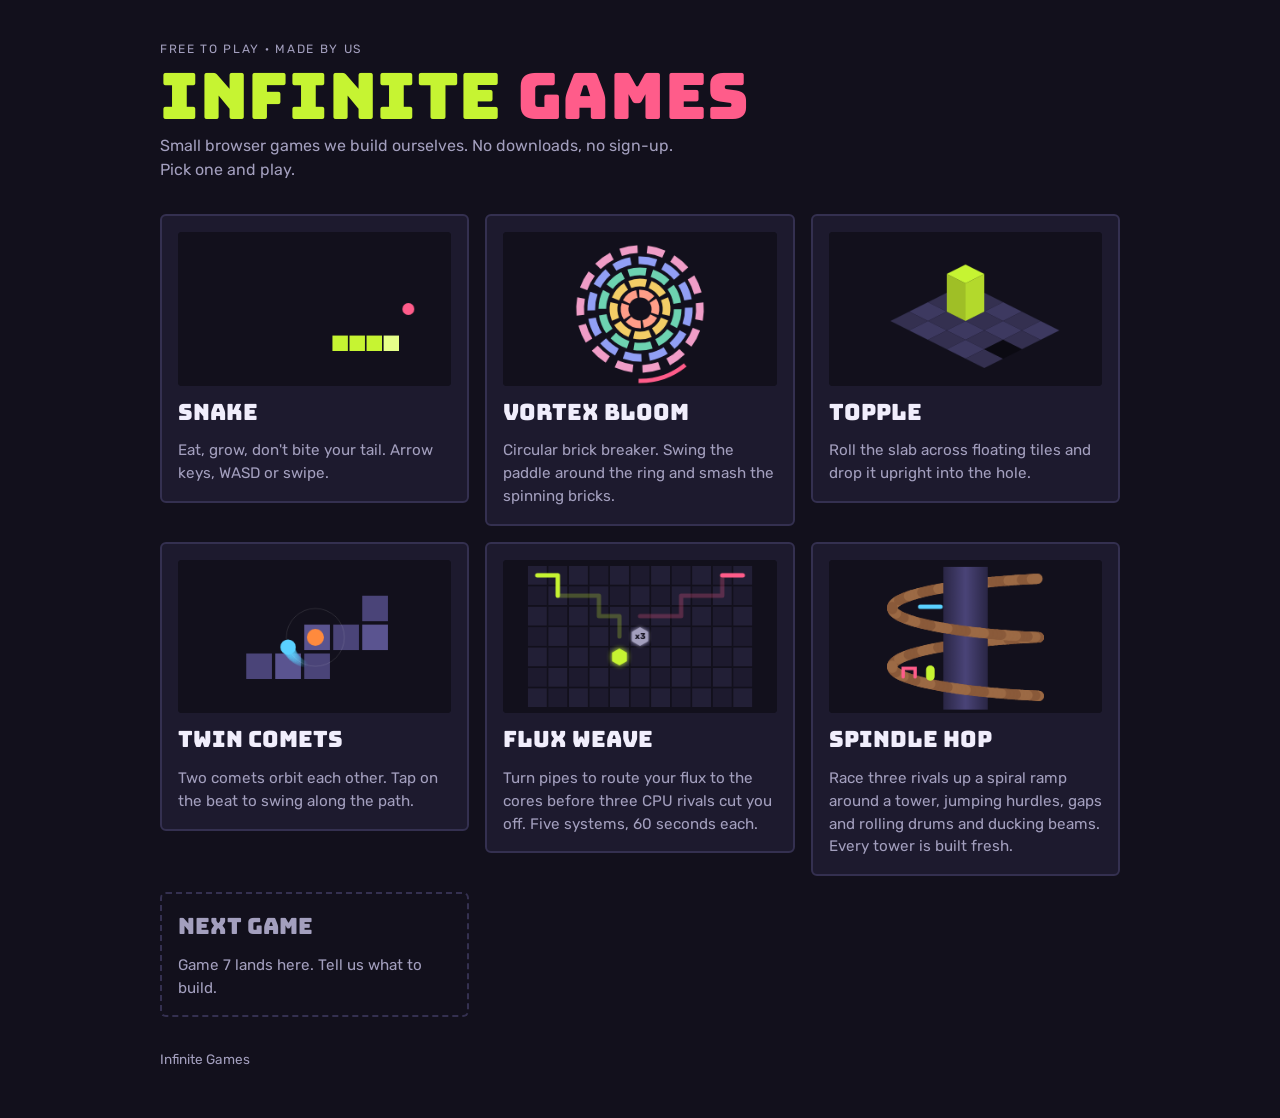
==== index.html @ f2e73071 "Publish Infinite Games site Home page plus six games: Snake, Vortex Bloom, Topple, Twin Comets, Flux" ====
<!doctype html>
<html lang="en">
<head>
<meta charset="utf-8">
<meta name="viewport" content="width=device-width,initial-scale=1">
<title>Infinite Games</title>
<link rel="stylesheet" href="https://fonts.googleapis.com/css2?family=Bungee&family=Rubik:wght@400;500&display=swap">
<link rel="stylesheet" href="style.css">
</head>
<body>
<div class="wrap">
  <header>
    <span class="label">Free to play · Made by us</span>
    <h1>Infinite <span>Games</span></h1>
    <p>Small browser games we build ourselves. No downloads, no sign-up. Pick one and play.</p>
  </header>
  <main class="shelf">
    <a class="tile" href="games/snake/index.html">
      <canvas class="thumb" id="snakeThumb" width="320" height="180" aria-hidden="true"></canvas>
      <h2>Snake</h2>
      <p>Eat, grow, don't bite your tail. Arrow keys, WASD or swipe.</p>
    </a>
    <a class="tile" href="games/vortex-bloom/index.html">
      <canvas class="thumb" id="vortexThumb" width="320" height="180" aria-hidden="true"></canvas>
      <h2>Vortex Bloom</h2>
      <p>Circular brick breaker. Swing the paddle around the ring and smash the spinning bricks.</p>
    </a>
    <a class="tile" href="games/topple/index.html">
      <canvas class="thumb" id="toppleThumb" width="320" height="180" aria-hidden="true"></canvas>
      <h2>Topple</h2>
      <p>Roll the slab across floating tiles and drop it upright into the hole.</p>
    </a>
    <a class="tile" href="games/twin-comets/index.html">
      <canvas class="thumb" id="cometsThumb" width="320" height="180" aria-hidden="true"></canvas>
      <h2>Twin Comets</h2>
      <p>Two comets orbit each other. Tap on the beat to swing along the path.</p>
    </a>
    <a class="tile" href="games/flux-weave/index.html">
      <canvas class="thumb" id="fluxThumb" width="320" height="180" aria-hidden="true"></canvas>
      <h2>Flux Weave</h2>
      <p>Turn pipes to route your flux to the cores before three CPU rivals cut you off. Five systems, 60 seconds each.</p>
    </a>
    <a class="tile" href="games/spindle-hop/index.html">
      <canvas class="thumb" id="spindleThumb" width="320" height="180" aria-hidden="true"></canvas>
      <h2>Spindle Hop</h2>
      <p>Race three rivals up a spiral ramp around a tower, jumping hurdles, gaps and rolling drums and ducking beams. Every tower is built fresh.</p>
    </a>
    <div class="tile empty">
      <h2>Next game</h2>
      <p>Game 7 lands here. Tell us what to build.</p>
    </div>
  </main>
  <footer>Infinite Games</footer>
</div>
<script>
// Little attract-mode snake on the Snake tile.
(function(){const c=document.getElementById('snakeThumb'),x=c.getContext('2d'),S=20,W=16,H=9;
let s=[[3,4],[2,4],[1,4],[0,4]],t=0;const path=[[1,0]];
function step(){const h=s[0];let d=t%30<15?[1,0]:[0,0];
 const n=[(h[0]+1)%W,(Math.round(4+2*Math.sin(t/4)))];s.unshift(n);s.pop();t++;
 x.fillStyle='#12101c';x.fillRect(0,0,320,180);
 x.fillStyle='#ff5c8a';x.beginPath();x.arc(13*S+10,4*S+10,7,0,7);x.fill();
 s.forEach((p,i)=>{x.fillStyle=i?'#c6f432':'#e6ff8a';x.fillRect(p[0]*S+1,p[1]*S+1,S-2,S-2)})}
step();if(!matchMedia('(prefers-reduced-motion: reduce)').matches)setInterval(step,160)})();
// Spinning rings on the Vortex Bloom tile.
(function(){const c=document.getElementById('vortexThumb'),x=c.getContext('2d'),cols=['#ff9d88','#f3cd66','#6dd2b1','#919ff5','#f09dc7'];let t=0;
function draw(){x.fillStyle='#12101c';x.fillRect(0,0,320,180);x.save();x.translate(160,90);x.lineWidth=9;
 cols.forEach((col,i)=>{const r=18+i*13,n=6+i*2,rot=t*(i%2?-1:1)*(.4+i*.08);x.strokeStyle=col;
  for(let k=0;k<n;k++){const a=rot+k/n*Math.PI*2;x.beginPath();x.arc(0,0,r,a+.08,a+Math.PI*2/n-.08);x.stroke()}});
 x.strokeStyle='#ff5c8a';x.lineWidth=5;x.beginPath();x.arc(0,0,84,t*.9,t*.9+.7);x.stroke();x.restore();t+=.03}
draw();if(!matchMedia('(prefers-reduced-motion: reduce)').matches)setInterval(draw,40)})();
// Isometric tiles and an upright slab on the Topple tile.
(function(){const x=document.getElementById('toppleThumb').getContext('2d');
x.fillStyle='#12101c';x.fillRect(0,0,320,180);
const iso=(i,j,h)=>[160+(i-j)*22,60+(i+j)*11-h];
function top(i,j,h,c){const p=[iso(i,j,h),iso(i+1,j,h),iso(i+1,j+1,h),iso(i,j+1,h)];x.fillStyle=c;x.beginPath();p.forEach((q,k)=>k?x.lineTo(...q):x.moveTo(...q));x.closePath();x.fill()}
for(let i=0;i<5;i++)for(let j=0;j<4;j++){if(i===4&&j===2)continue;top(i,j,0,(i+j)%2?'#343050':'#3d3960')}
top(4,2,0,'#0b0a12');
const [a,b,c,d]=[iso(1,1,0),iso(2,1,0),iso(2,2,0),iso(1,2,0)],H=44;
x.fillStyle='#9fbf26';x.beginPath();x.moveTo(...d);x.lineTo(...c);x.lineTo(c[0],c[1]-H);x.lineTo(d[0],d[1]-H);x.fill();
x.fillStyle='#b3d92c';x.beginPath();x.moveTo(...c);x.lineTo(...b);x.lineTo(b[0],b[1]-H);x.lineTo(c[0],c[1]-H);x.fill();
top(1,1,H,'#c6f432');})();
// Tile path with one comet parked and the other orbiting it, on the Twin Comets tile.
(function(){const x=document.getElementById('cometsThumb').getContext('2d'),T=34,path=[[2,3],[3,3],[4,3],[4,2],[5,2],[6,2],[6,1]],R=T;let t=0,trail=[];
function draw(){x.fillStyle='#12101c';x.fillRect(0,0,320,180);
 path.forEach(([i,j],k)=>{x.fillStyle=k%2?'#5a5490':'#4a4478';x.fillRect(i*T+12,j*T+8,T-4,T-4)});
 const cx=4*T+10+T/2-2,cy=2*T+6+T/2,a=t;const bx=cx+Math.cos(a)*R,by=cy+Math.sin(a)*R;
 trail.push([bx,by]);if(trail.length>14)trail.shift();
 trail.forEach(([px,py],i)=>{x.globalAlpha=i/trail.length*.5;x.fillStyle='#5ad1ff';x.beginPath();x.arc(px,py,4+i/trail.length*4,0,7);x.fill()});x.globalAlpha=1;
 x.strokeStyle='rgba(255,255,255,.12)';x.beginPath();x.arc(cx,cy,R,0,7);x.stroke();
 x.fillStyle='#ff8a3d';x.beginPath();x.arc(cx,cy,10,0,7);x.fill();
 x.fillStyle='#5ad1ff';x.beginPath();x.arc(bx,by,9,0,7);x.fill();t+=.07}
draw();if(!matchMedia('(prefers-reduced-motion: reduce)').matches)setInterval(draw,33)})();
// Pipe grid with lime and pink flux racing to hexagon cores, on the Flux Weave tile.
(function(){const x=document.getElementById('fluxThumb').getContext('2d'),G=24,ox=28,oy=6,C=11,R=7;let t=0;
const P=(i,j)=>[ox+i*G+G/2,oy+j*G+G/2];
const lime=[[0,0],[1,0],[1,1],[2,1],[3,1],[3,2],[4,2],[4,3]],pink=[[10,0],[9,0],[9,1],[8,1],[7,1],[7,2],[6,2],[5,2]];
function hex(cx,cy,r,col,glow){x.save();x.shadowColor=col;x.shadowBlur=glow;x.fillStyle=col;x.beginPath();for(let k=0;k<6;k++){const a=Math.PI/3*k+Math.PI/6;x.lineTo(cx+Math.cos(a)*r,cy+Math.sin(a)*r)}x.closePath();x.fill();x.restore()}
function pipe(path,col,n){x.strokeStyle=col;x.lineWidth=5;x.lineCap='round';x.lineJoin='round';x.beginPath();path.slice(0,n).forEach((q,k)=>{const [a,b]=P(...q);k?x.lineTo(a,b):x.moveTo(a,b)});x.stroke()}
function draw(){x.fillStyle='#12101c';x.fillRect(0,0,320,180);
 for(let i=0;i<C;i++)for(let j=0;j<R;j++){x.fillStyle=(i+j)%2?'#1d1a2e':'#221f36';x.fillRect(ox+i*G+1,oy+j*G+1,G-2,G-2)}
 x.globalAlpha=.25;pipe(lime,'#c6f432',99);pipe(pink,'#ff5c8a',99);x.globalAlpha=1;
 const n=2+Math.floor(t)%(lime.length);pipe(lime,'#c6f432',n);pipe(pink,'#ff5c8a',Math.max(1,n-1));
 hex(...P(4,4),10,'#c6f432',n>=lime.length?18:6);hex(...P(5,3),11,'#a39fbe',4);
 x.fillStyle='#12101c';x.font='bold 10px Rubik,system-ui,sans-serif';x.textAlign='center';x.textBaseline='middle';x.fillText('x3',...P(5,3));t+=.12}
draw();if(!matchMedia('(prefers-reduced-motion: reduce)').matches)setInterval(draw,90)})();
// Spiral ramp climbing a tower, a runner hopping a hurdle and a beam above, on the Spindle Hop tile.
(function(){const x=document.getElementById('spindleThumb').getContext('2d'),cx=160,TW=26,RR=92,TOP=8,BOT=176,TURNS=2;let t=0;
const PH=Math.PI/2-.18*TURNS*Math.PI*2+.5,pt=(u,r)=>{const a=u*TURNS*Math.PI*2+PH;return[cx+Math.cos(a)*r,BOT-14-u*(BOT-TOP-30)+Math.sin(a)*10,Math.sin(a)]};
function ramp(front){x.lineCap='round';for(let k=0;k<200;k++){const u=k/200,v=(k+1)/200,[x1,y1,z]=pt(u,RR-6),[x2,y2]=pt(v,RR-6);if((z>0)!==front)continue;x.strokeStyle=k%8<4?'#8a5a3a':'#9c6a45';x.lineWidth=12;x.beginPath();x.moveTo(x1,y1);x.lineTo(x2,y2);x.stroke()}}
function draw(){x.fillStyle='#12101c';x.fillRect(0,0,320,180);
 ramp(false);
 const g=x.createLinearGradient(cx-TW,0,cx+TW,0);g.addColorStop(0,'#2a2645');g.addColorStop(.5,'#4a4478');g.addColorStop(1,'#2a2645');x.fillStyle=g;x.fillRect(cx-TW,TOP,TW*2,BOT-TOP);
 ramp(true);
 const runU=.18,[rx,ry,rz]=pt(runU,RR-6),[hx,hy,hz]=pt(runU+.03,RR-6),[bx,by,bz]=pt(.68,RR-6),jump=Math.max(0,Math.sin(t*5))*16;
 const vis=z=>z>0;
 if(vis(hz)){x.strokeStyle='#ff5c8a';x.lineWidth=4;x.beginPath();x.moveTo(hx-7,hy-2);x.lineTo(hx-7,hy-12);x.lineTo(hx+7,hy-12);x.lineTo(hx+7,hy-2);x.stroke()}
 if(vis(bz)){x.strokeStyle='#5ad1ff';x.lineWidth=5;x.beginPath();x.moveTo(bx-12,by-22);x.lineTo(bx+12,by-22);x.stroke()}
 if(vis(rz)){x.fillStyle='#c6f432';x.beginPath();x.roundRect?x.roundRect(rx-5,ry-22-jump,10,18,5):x.rect(rx-5,ry-22-jump,10,18);x.fill()}
 t+=.025}
draw();if(!matchMedia('(prefers-reduced-motion: reduce)').matches)setInterval(draw,33)})();
</script>
</body>
</html>
---- style.css ----
/* Layout: single-column arcade cabinet; header marquee, then a wrapping shelf of game tiles. One dark look, by choice. */
:root{
  --bg:#12101c; --panel:#1d1a2e; --line:#343050; --text:#f1eefc; --muted:#a39fbe;
  --lime:#c6f432; --pink:#ff5c8a;
  --display:"Bungee",Impact,"Arial Black",sans-serif;
  --body:"Rubik",system-ui,-apple-system,"Segoe UI",sans-serif;
  color-scheme:dark;
}
*{box-sizing:border-box}
html,body{background:var(--bg);color:var(--text)}
body{margin:0;font-family:var(--body);font-size:16px;line-height:1.5;padding-inline:16px}
a{color:inherit}
a:focus-visible,button:focus-visible{outline:3px solid var(--lime);outline-offset:3px}
.wrap{max-width:960px;margin:0 auto;padding-block:40px 48px;display:grid;gap:32px}
header{display:grid;gap:6px}
header h1{margin:0;font-family:var(--display);font-weight:400;font-size:clamp(2.2rem,8vw,4rem);line-height:1;color:var(--lime);text-wrap:balance;letter-spacing:.01em}
header h1 span{color:var(--pink)}
header p{margin:0;color:var(--muted);max-width:52ch}
.label{font-size:.75rem;text-transform:uppercase;letter-spacing:.14em;color:var(--muted)}
.shelf{display:grid;align-items:start;grid-template-columns:repeat(auto-fill,minmax(240px,1fr));gap:16px}
.tile{display:grid;gap:10px;align-content:start;background:var(--panel);border:2px solid var(--line);border-radius:6px;padding:16px;text-decoration:none;transition:transform .15s,border-color .15s}
.tile:hover{transform:translateY(-3px);border-color:var(--lime)}
.tile h2{margin:0;font-family:var(--display);font-weight:400;font-size:1.4rem}
.tile p{margin:0;color:var(--muted);font-size:.95rem}
.tile.empty{border-style:dashed;background:transparent;color:var(--muted)}
.thumb{aspect-ratio:16/9;max-width:100%;background:var(--bg);border-radius:4px;display:block;width:100%}
footer{color:var(--muted);font-size:.85rem}
@media (prefers-reduced-motion:reduce){.tile{transition:none}.tile:hover{transform:none}}
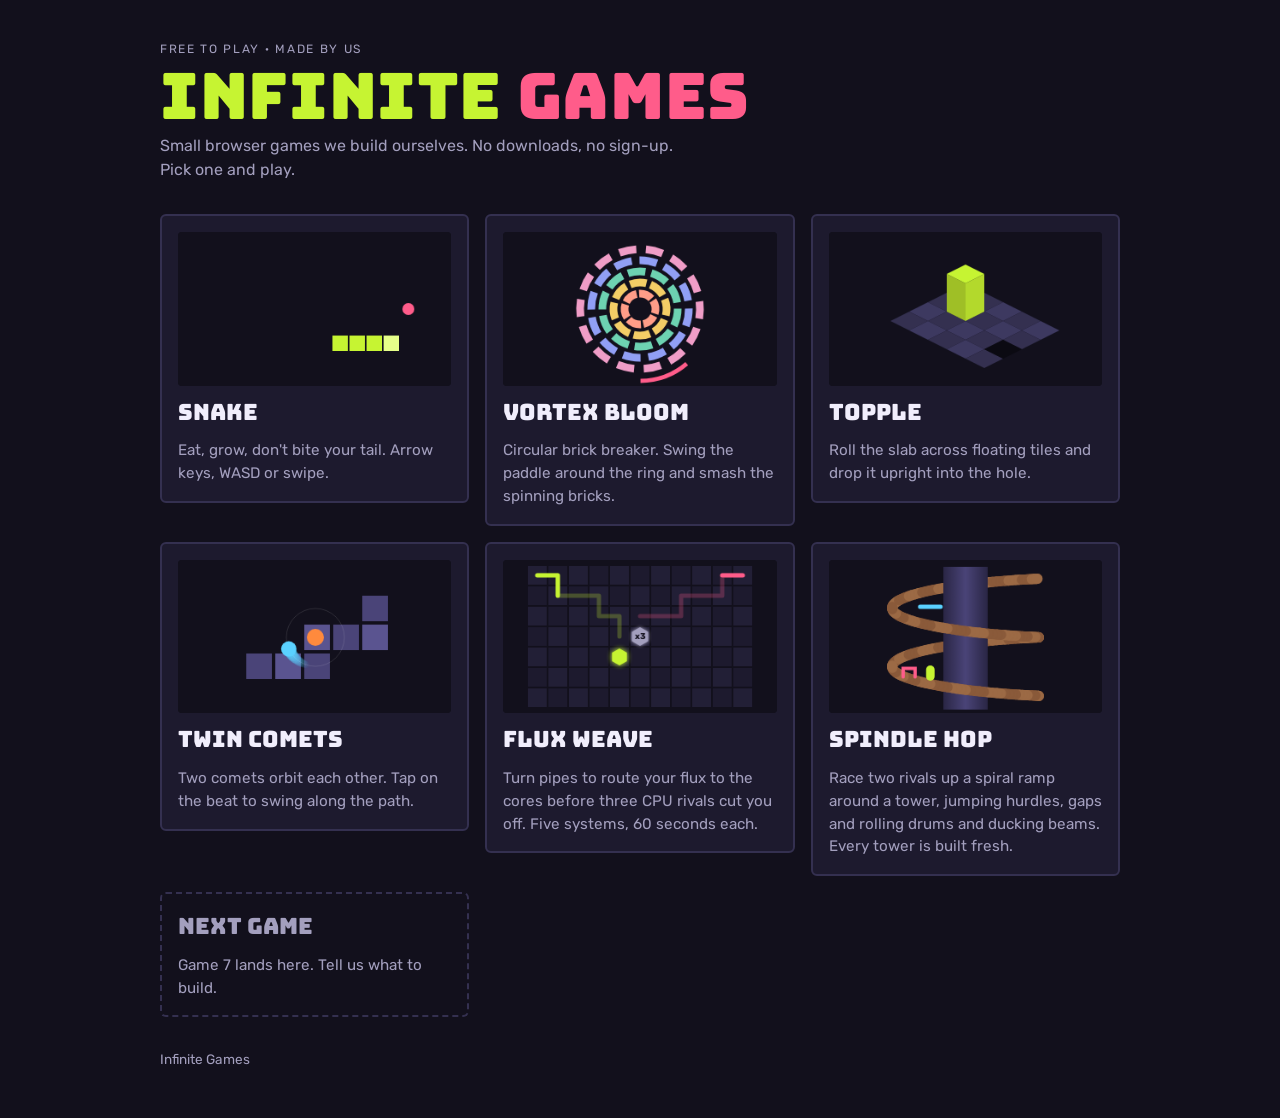
==== commit c633ef70: "Update Spindle Hop: three lanes, longer towers, two rivals Co-Authored-By: Claude Opus 5.5 (1M conte" ====
--- a/index.html
+++ b/index.html
@@ -43,7 +43,7 @@
     <a class="tile" href="games/spindle-hop/index.html">
       <canvas class="thumb" id="spindleThumb" width="320" height="180" aria-hidden="true"></canvas>
       <h2>Spindle Hop</h2>
-      <p>Race three rivals up a spiral ramp around a tower, jumping hurdles, gaps and rolling drums and ducking beams. Every tower is built fresh.</p>
+      <p>Race two rivals up a spiral ramp around a tower, jumping hurdles, gaps and rolling drums and ducking beams. Every tower is built fresh.</p>
     </a>
     <div class="tile empty">
       <h2>Next game</h2>
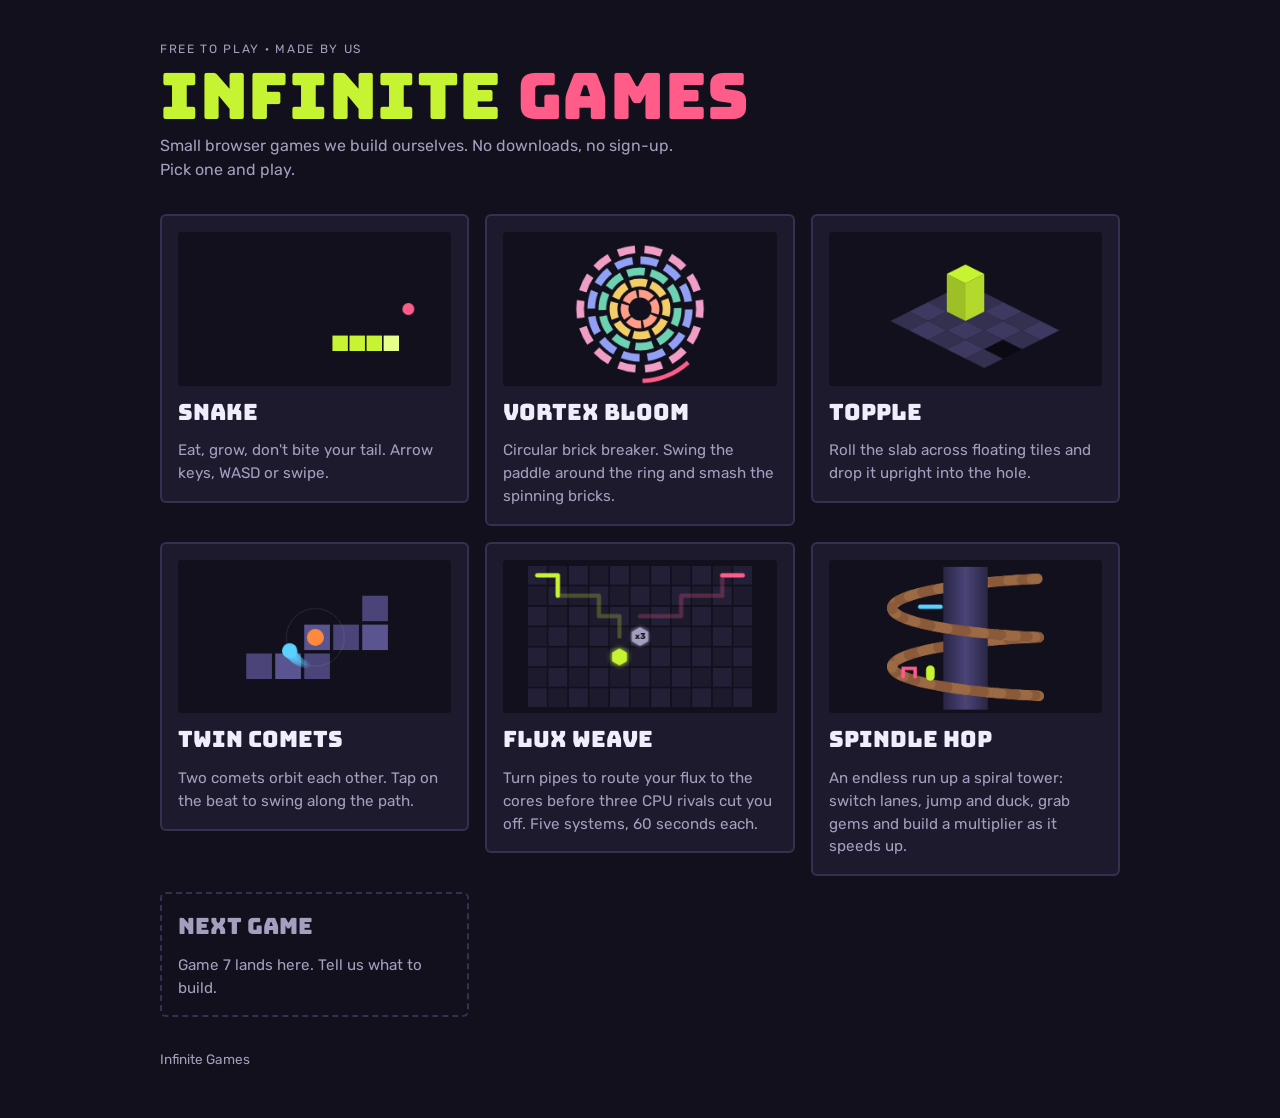
==== commit f976d9da: "Spindle Hop: endless solo run up the spiral tower Update the home page blurb to match, and hook the " ====
--- a/index.html
+++ b/index.html
@@ -43,7 +43,7 @@
     <a class="tile" href="games/spindle-hop/index.html">
       <canvas class="thumb" id="spindleThumb" width="320" height="180" aria-hidden="true"></canvas>
       <h2>Spindle Hop</h2>
-      <p>Race two rivals up a spiral ramp around a tower, jumping hurdles, gaps and rolling drums and ducking beams. Every tower is built fresh.</p>
+      <p>An endless run up a spiral tower: switch lanes, jump and duck, grab gems and build a multiplier as it speeds up.</p>
     </a>
     <div class="tile empty">
       <h2>Next game</h2>
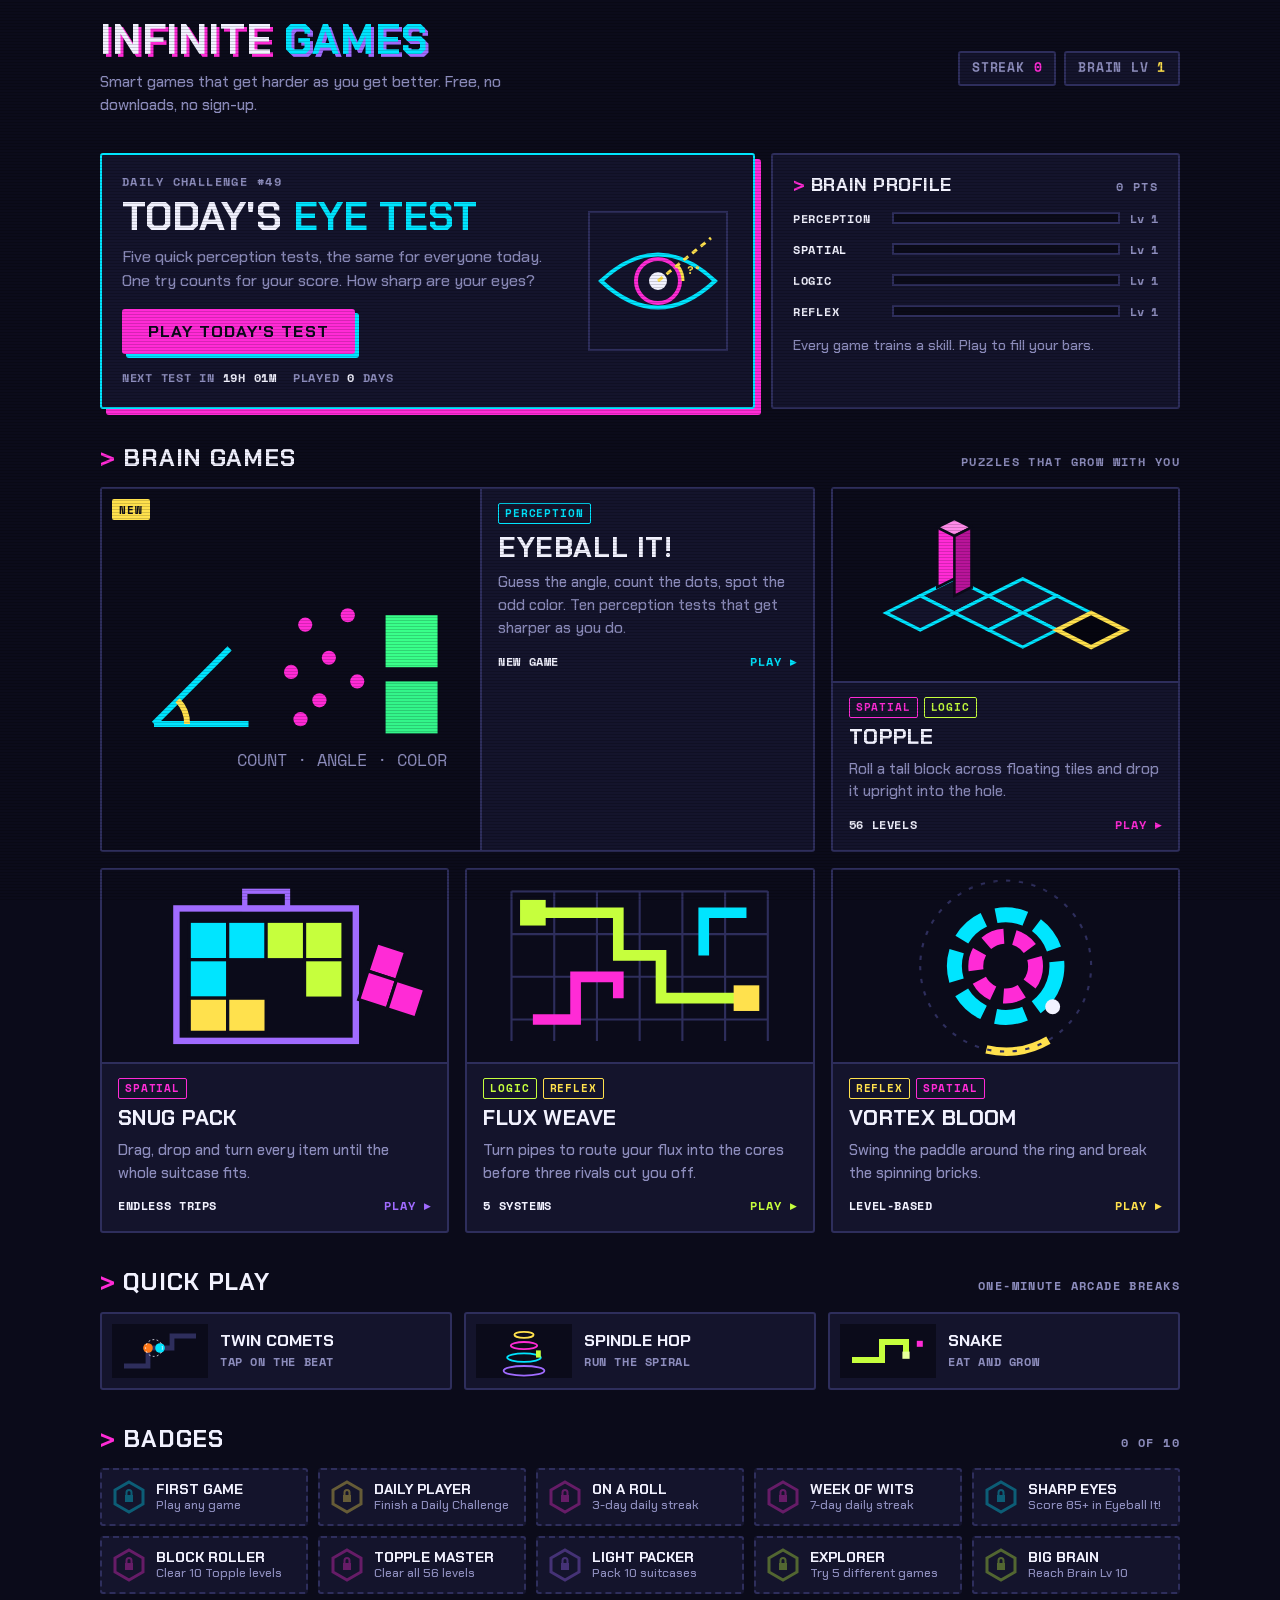
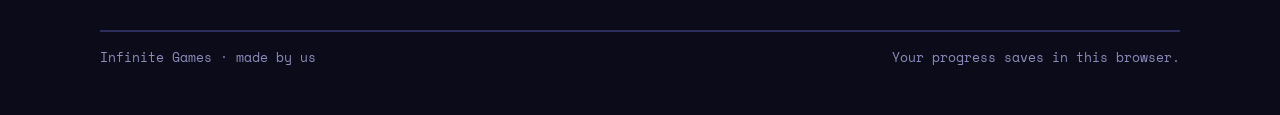
==== commit 722d1c5a: "Smart games hub: daily challenge, brain profile, badges, latest game builds Rebuilds the home page i" ====
--- a/index.html
+++ b/index.html
@@ -2,123 +2,192 @@
 <html lang="en">
 <head>
 <meta charset="utf-8">
-<meta name="viewport" content="width=device-width,initial-scale=1">
+<meta name="viewport" content="width=device-width,initial-scale=1,viewport-fit=cover">
 <title>Infinite Games</title>
-<link rel="stylesheet" href="https://fonts.googleapis.com/css2?family=Bungee&family=Rubik:wght@400;500&display=swap">
+<meta name="claude:viewport-fit-sides" content="cover">
+<meta name="description" content="Free smart games you play in your browser: perception tests, block puzzles, packing puzzles and logic races. A new Daily Challenge every day. No downloads, no sign-up.">
+<link rel="canonical" href="https://grantdilli.github.io/">
+<meta property="og:title" content="Infinite Games: smart games, free in your browser">
+<meta property="og:description" content="Puzzles and brain games that get harder as you get better. New Daily Challenge every day.">
+<meta name="theme-color" content="#0b0b1a">
+<link rel="icon" href="favicon.svg" type="image/svg+xml">
+<link rel="stylesheet" href="fonts/fonts.css">
 <link rel="stylesheet" href="style.css">
 </head>
 <body>
 <div class="wrap">
-  <header>
-    <span class="label">Free to play · Made by us</span>
-    <h1>Infinite <span>Games</span></h1>
-    <p>Small browser games we build ourselves. No downloads, no sign-up. Pick one and play.</p>
+  <header class="bar">
+    <div>
+      <a class="mark" href="index.html">Infinite <span>Games</span></a>
+      <p class="tag">Smart games that get harder as you get better. Free, no downloads, no sign-up.</p>
+    </div>
+    <div class="chips" aria-label="Your stats">
+      <span class="chip hot">Streak <b id="streak">0</b></span>
+      <span class="chip">Brain Lv <b id="brainLv">1</b></span>
+    </div>
   </header>
-  <main class="shelf">
-    <a class="tile" href="games/snake/index.html">
-      <canvas class="thumb" id="snakeThumb" width="320" height="180" aria-hidden="true"></canvas>
-      <h2>Snake</h2>
-      <p>Eat, grow, don't bite your tail. Arrow keys, WASD or swipe.</p>
-    </a>
-    <a class="tile" href="games/vortex-bloom/index.html">
-      <canvas class="thumb" id="vortexThumb" width="320" height="180" aria-hidden="true"></canvas>
-      <h2>Vortex Bloom</h2>
-      <p>Circular brick breaker. Swing the paddle around the ring and smash the spinning bricks.</p>
-    </a>
-    <a class="tile" href="games/topple/index.html">
-      <canvas class="thumb" id="toppleThumb" width="320" height="180" aria-hidden="true"></canvas>
-      <h2>Topple</h2>
-      <p>Roll the slab across floating tiles and drop it upright into the hole.</p>
-    </a>
-    <a class="tile" href="games/twin-comets/index.html">
-      <canvas class="thumb" id="cometsThumb" width="320" height="180" aria-hidden="true"></canvas>
-      <h2>Twin Comets</h2>
-      <p>Two comets orbit each other. Tap on the beat to swing along the path.</p>
-    </a>
-    <a class="tile" href="games/flux-weave/index.html">
-      <canvas class="thumb" id="fluxThumb" width="320" height="180" aria-hidden="true"></canvas>
-      <h2>Flux Weave</h2>
-      <p>Turn pipes to route your flux to the cores before three CPU rivals cut you off. Five systems, 60 seconds each.</p>
-    </a>
-    <a class="tile" href="games/spindle-hop/index.html">
-      <canvas class="thumb" id="spindleThumb" width="320" height="180" aria-hidden="true"></canvas>
-      <h2>Spindle Hop</h2>
-      <p>An endless run up a spiral tower: switch lanes, jump and duck, grab gems and build a multiplier as it speeds up.</p>
-    </a>
-    <div class="tile empty">
-      <h2>Next game</h2>
-      <p>Game 7 lands here. Tell us what to build.</p>
+
+  <div class="top">
+    <section class="panel daily" aria-labelledby="dailyH">
+      <div>
+        <p class="k" id="dailyNo">Daily Challenge</p>
+        <h1 id="dailyH">Today's <em>eye test</em></h1>
+        <div id="dailyTodo">
+          <p class="say">Five quick perception tests, the same for everyone today. One try counts for your score. How sharp are your eyes?</p>
+          <div class="actions"><a class="btn" id="dailyGo" href="games/eyeball-it/index.html#daily">Play today's test</a></div>
+        </div>
+        <div id="dailyDone" hidden>
+          <div class="result"><b id="dScore">0</b><span class="of">/100</span><span class="grade" id="dGrade">A</span><span class="sq" id="dSq"></span></div>
+          <div class="actions">
+            <button class="btn" type="button" id="dShare">Copy result</button>
+            <a class="btn ghost" href="games/eyeball-it/index.html">Practice more</a>
+          </div>
+        </div>
+        <div class="meta"><span>Next test in <b id="dNext">--</b></span><span>Played <b id="dDays">0</b> days</span></div>
+      </div>
+      <svg class="art" viewBox="0 0 150 150" aria-hidden="true">
+        <rect x="6" y="6" width="138" height="138" fill="none" stroke="#2e2e5c" stroke-width="2"/>
+        <path d="M18 75 Q75 22 132 75 Q75 128 18 75Z" fill="none" stroke="#00e5ff" stroke-width="4"/>
+        <circle cx="75" cy="75" r="22" fill="none" stroke="#ff2bd6" stroke-width="4"/>
+        <circle cx="75" cy="75" r="9" fill="#f2f2ff"/>
+        <path d="M75 75 L128 32" stroke="#ffe14d" stroke-width="3" stroke-dasharray="6 5"/>
+        <path d="M100 75 A25 25 0 0 0 95 60" fill="none" stroke="#ffe14d" stroke-width="3"/>
+        <text x="104" y="68" fill="#ffe14d" font-family="Space Mono,monospace" font-size="11" font-weight="700">?°</text>
+      </svg>
+    </section>
+
+    <section class="panel profile" aria-labelledby="profH">
+      <div class="sech"><h2 id="profH">Brain profile</h2><span class="k" id="profPts">0 pts</span></div>
+      <div class="meters" id="meters">
+        <div class="meter" data-skill="perception"><span class="name">Perception</span><span class="track"></span><span class="lv">Lv 1</span></div>
+        <div class="meter" data-skill="spatial"><span class="name">Spatial</span><span class="track"></span><span class="lv">Lv 1</span></div>
+        <div class="meter" data-skill="logic"><span class="name">Logic</span><span class="track"></span><span class="lv">Lv 1</span></div>
+        <div class="meter" data-skill="reflex"><span class="name">Reflex</span><span class="track"></span><span class="lv">Lv 1</span></div>
+      </div>
+      <p class="note" id="profNote">Every game trains a skill. Play to fill your bars.</p>
+    </section>
+  </div>
+
+  <section class="sec" aria-labelledby="brainH">
+    <div class="sech"><h2 id="brainH">Brain games</h2><span class="k">Puzzles that grow with you</span></div>
+    <div class="shelf">
+      <a class="card wide" href="games/eyeball-it/index.html" data-game="eyeball-it" style="--c:var(--cyan)">
+        <svg class="art" viewBox="0 0 160 90" aria-hidden="true">
+          <rect width="160" height="90" fill="#0b0b1a"/>
+          <g fill="none" stroke-width="2.5"><line x1="22" y1="68" x2="62" y2="68" stroke="#00e5ff"/><line x1="22" y1="68" x2="54" y2="36" stroke="#00e5ff"/><path d="M36 68 A14 14 0 0 0 32 58" stroke="#ffe14d"/></g>
+          <g fill="#ff2bd6"><circle cx="86" cy="26" r="3"/><circle cx="96" cy="40" r="3"/><circle cx="80" cy="46" r="3"/><circle cx="104" cy="22" r="3"/><circle cx="92" cy="58" r="3"/><circle cx="108" cy="50" r="3"/><circle cx="84" cy="66" r="3"/></g>
+          <rect x="120" y="22" width="22" height="22" fill="#39ff8a"/><rect x="120" y="50" width="22" height="22" fill="#33f58a"/>
+          <text x="146" y="86" text-anchor="end" fill="#8d8dbd" font-family="Space Mono,monospace" font-size="7">COUNT · ANGLE · COLOR</text>
+        </svg>
+        <span class="new">New</span>
+        <div class="body">
+          <div class="skills"><span class="s-perception">Perception</span></div>
+          <h3>Eyeball It!</h3>
+          <p>Guess the angle, count the dots, spot the odd color. Ten perception tests that get sharper as you do.</p>
+          <div class="foot"><span class="prog">New game</span><span class="go">Play ▸</span></div>
+        </div>
+      </a>
+      <a class="card" href="games/topple/index.html" data-game="topple" style="--c:var(--pink)">
+        <svg class="art" viewBox="0 0 160 90" aria-hidden="true">
+          <rect width="160" height="90" fill="#0b0b1a"/>
+          <g fill="#14142c" stroke="#00e5ff" stroke-width="1.5">
+            <path d="M40 50 L56 42 L72 50 L56 58Z"/><path d="M56 58 L72 50 L88 58 L72 66Z"/><path d="M72 50 L88 42 L104 50 L88 58Z"/>
+            <path d="M88 58 L104 50 L120 58 L104 66Z"/><path d="M72 66 L88 58 L104 66 L88 74Z"/><path d="M24 58 L40 50 L56 58 L40 66Z"/>
+          </g>
+          <path d="M104 66 L120 58 L136 66 L120 74Z" fill="#05050f" stroke="#ffe14d" stroke-width="2"/>
+          <g stroke="#0b0b1a" stroke-width="1.2"><path d="M48 46 L56 42 L64 46 L64 18 L56 14 L48 18Z" fill="#ff2bd6"/><path d="M48 18 L56 14 L64 18 L56 22Z" fill="#ff8be9"/><path d="M56 22 L64 18 L64 46 L56 50Z" fill="#b8149a"/></g>
+        </svg>
+        <div class="body">
+          <div class="skills"><span class="s-spatial">Spatial</span><span class="s-logic">Logic</span></div>
+          <h3>Topple</h3>
+          <p>Roll a tall block across floating tiles and drop it upright into the hole.</p>
+          <div class="foot"><span class="prog">56 levels</span><span class="go">Play ▸</span></div>
+        </div>
+      </a>
+      <a class="card" href="games/snug-pack/index.html" data-game="snug-pack" style="--c:var(--violet)">
+        <svg class="art" viewBox="0 0 160 90" aria-hidden="true">
+          <rect width="160" height="90" fill="#0b0b1a"/>
+          <rect x="66" y="10" width="20" height="8" fill="none" stroke="#a06bff" stroke-width="2.5"/>
+          <rect x="34" y="18" width="84" height="62" fill="none" stroke="#a06bff" stroke-width="3"/>
+          <g stroke="#0b0b1a" stroke-width="1.5">
+            <rect x="40" y="24" width="18" height="18" fill="#00e5ff"/><rect x="58" y="24" width="18" height="18" fill="#00e5ff"/><rect x="40" y="42" width="18" height="18" fill="#00e5ff"/>
+            <rect x="76" y="24" width="18" height="18" fill="#c6ff3d"/><rect x="94" y="24" width="18" height="18" fill="#c6ff3d"/><rect x="94" y="42" width="18" height="18" fill="#c6ff3d"/>
+            <rect x="40" y="60" width="18" height="16" fill="#ffe14d"/><rect x="58" y="60" width="18" height="16" fill="#ffe14d"/>
+          </g>
+          <g transform="translate(128 34) rotate(18)" stroke="#0b0b1a" stroke-width="1.5"><rect width="14" height="14" fill="#ff2bd6"/><rect y="14" width="14" height="14" fill="#ff2bd6"/><rect x="14" y="14" width="14" height="14" fill="#ff2bd6"/></g>
+        </svg>
+        <div class="body">
+          <div class="skills"><span class="s-spatial">Spatial</span></div>
+          <h3>Snug Pack</h3>
+          <p>Drag, drop and turn every item until the whole suitcase fits.</p>
+          <div class="foot"><span class="prog">Endless trips</span><span class="go">Play ▸</span></div>
+        </div>
+      </a>
+      <a class="card" href="games/flux-weave/index.html" data-game="flux-weave" style="--c:var(--lime)">
+        <svg class="art" viewBox="0 0 160 90" aria-hidden="true">
+          <rect width="160" height="90" fill="#0b0b1a"/>
+          <g stroke="#2e2e5c" stroke-width="1"><path d="M20 10V80M40 10V80M60 10V80M80 10V80M100 10V80M120 10V80M140 10V80M20 10H140M20 30H140M20 50H140M20 70H140"/></g>
+          <path d="M30 20 H70 V40 H90 V60 H130" fill="none" stroke="#c6ff3d" stroke-width="5" stroke-linejoin="miter"/>
+          <path d="M30 70 H50 V50 H70 V60" fill="none" stroke="#ff2bd6" stroke-width="5"/>
+          <path d="M130 20 H110 V40" fill="none" stroke="#00e5ff" stroke-width="5"/>
+          <rect x="124" y="54" width="12" height="12" fill="#ffe14d"/><rect x="24" y="14" width="12" height="12" fill="#c6ff3d"/>
+        </svg>
+        <div class="body">
+          <div class="skills"><span class="s-logic">Logic</span><span class="s-reflex">Reflex</span></div>
+          <h3>Flux Weave</h3>
+          <p>Turn pipes to route your flux into the cores before three rivals cut you off.</p>
+          <div class="foot"><span class="prog">5 systems</span><span class="go">Play ▸</span></div>
+        </div>
+      </a>
+      <a class="card" href="games/vortex-bloom/index.html" data-game="vortex-bloom" style="--c:var(--yellow)">
+        <svg class="art" viewBox="0 0 160 90" aria-hidden="true">
+          <rect width="160" height="90" fill="#0b0b1a"/>
+          <g fill="none" stroke-width="7" transform="translate(80 45)">
+            <circle r="14" stroke="#ff2bd6" stroke-dasharray="9 5"/>
+            <circle r="24" stroke="#00e5ff" stroke-dasharray="14 6" transform="rotate(20)"/>
+            <circle r="40" stroke="#ffe14d" stroke-width="4" stroke-dasharray="30 222" transform="rotate(60)"/>
+          </g>
+          <circle cx="102" cy="64" r="3.5" fill="#f2f2ff"/>
+          <path d="M80 45 m-40 0 a40 40 0 1 0 80 0 a40 40 0 1 0 -80 0" fill="none" stroke="#2e2e5c" stroke-width="1" stroke-dasharray="2 4"/>
+        </svg>
+        <div class="body">
+          <div class="skills"><span class="s-reflex">Reflex</span><span class="s-spatial">Spatial</span></div>
+          <h3>Vortex Bloom</h3>
+          <p>Swing the paddle around the ring and break the spinning bricks.</p>
+          <div class="foot"><span class="prog">Level-based</span><span class="go">Play ▸</span></div>
+        </div>
+      </a>
     </div>
-  </main>
-  <footer>Infinite Games</footer>
+  </section>
+
+  <section class="sec" aria-labelledby="quickH">
+    <div class="sech"><h2 id="quickH">Quick play</h2><span class="k">One-minute arcade breaks</span></div>
+    <div class="quick">
+      <a class="mini" href="games/twin-comets/index.html" data-game="twin-comets" style="--c:var(--cyan)">
+        <svg class="art" viewBox="0 0 160 90" aria-hidden="true"><rect width="160" height="90" fill="#0b0b1a"/><path d="M20 70 H60 V40 H100 V20 H140" fill="none" stroke="#2e2e5c" stroke-width="8"/><circle cx="60" cy="40" r="8" fill="#ff7a1a"/><circle cx="80" cy="40" r="8" fill="#00e5ff"/><circle cx="70" cy="40" r="14" fill="none" stroke="#f2f2ff" stroke-width="1.5" stroke-dasharray="3 4"/></svg>
+        <div><h3>Twin Comets</h3><p class="prog">Tap on the beat</p></div>
+      </a>
+      <a class="mini" href="games/spindle-hop/index.html" data-game="spindle-hop" style="--c:var(--pink)">
+        <svg class="art" viewBox="0 0 160 90" aria-hidden="true"><rect width="160" height="90" fill="#0b0b1a"/><g fill="none" stroke-width="3"><ellipse cx="80" cy="78" rx="34" ry="8" stroke="#a06bff"/><ellipse cx="80" cy="56" rx="28" ry="7" stroke="#00e5ff"/><ellipse cx="80" cy="36" rx="22" ry="6" stroke="#ff2bd6"/><ellipse cx="80" cy="18" rx="16" ry="5" stroke="#ffe14d"/></g><rect x="100" y="44" width="8" height="12" fill="#c6ff3d"/></svg>
+        <div><h3>Spindle Hop</h3><p class="prog">Run the spiral</p></div>
+      </a>
+      <a class="mini" href="games/snake/index.html" data-game="snake" style="--c:var(--lime)">
+        <svg class="art" viewBox="0 0 160 90" aria-hidden="true"><rect width="160" height="90" fill="#0b0b1a"/><path d="M20 60 H70 V30 H110 V50" fill="none" stroke="#c6ff3d" stroke-width="10"/><rect x="104" y="46" width="12" height="12" fill="#e6ff9a"/><rect x="128" y="28" width="10" height="10" fill="#ff2bd6"/></svg>
+        <div><h3>Snake</h3><p class="prog">Eat and grow</p></div>
+      </a>
+    </div>
+  </section>
+
+  <section class="sec" aria-labelledby="badgeH">
+    <div class="sech"><h2 id="badgeH">Badges</h2><span class="k" id="badgeCount">0 of 0</span></div>
+    <div class="badges" id="badges"></div>
+  </section>
+
+  <footer>
+    <span>Infinite Games · made by us</span>
+    <span>Your progress saves in this browser.</span>
+  </footer>
 </div>
-<script>
-// Little attract-mode snake on the Snake tile.
-(function(){const c=document.getElementById('snakeThumb'),x=c.getContext('2d'),S=20,W=16,H=9;
-let s=[[3,4],[2,4],[1,4],[0,4]],t=0;const path=[[1,0]];
-function step(){const h=s[0];let d=t%30<15?[1,0]:[0,0];
- const n=[(h[0]+1)%W,(Math.round(4+2*Math.sin(t/4)))];s.unshift(n);s.pop();t++;
- x.fillStyle='#12101c';x.fillRect(0,0,320,180);
- x.fillStyle='#ff5c8a';x.beginPath();x.arc(13*S+10,4*S+10,7,0,7);x.fill();
- s.forEach((p,i)=>{x.fillStyle=i?'#c6f432':'#e6ff8a';x.fillRect(p[0]*S+1,p[1]*S+1,S-2,S-2)})}
-step();if(!matchMedia('(prefers-reduced-motion: reduce)').matches)setInterval(step,160)})();
-// Spinning rings on the Vortex Bloom tile.
-(function(){const c=document.getElementById('vortexThumb'),x=c.getContext('2d'),cols=['#ff9d88','#f3cd66','#6dd2b1','#919ff5','#f09dc7'];let t=0;
-function draw(){x.fillStyle='#12101c';x.fillRect(0,0,320,180);x.save();x.translate(160,90);x.lineWidth=9;
- cols.forEach((col,i)=>{const r=18+i*13,n=6+i*2,rot=t*(i%2?-1:1)*(.4+i*.08);x.strokeStyle=col;
-  for(let k=0;k<n;k++){const a=rot+k/n*Math.PI*2;x.beginPath();x.arc(0,0,r,a+.08,a+Math.PI*2/n-.08);x.stroke()}});
- x.strokeStyle='#ff5c8a';x.lineWidth=5;x.beginPath();x.arc(0,0,84,t*.9,t*.9+.7);x.stroke();x.restore();t+=.03}
-draw();if(!matchMedia('(prefers-reduced-motion: reduce)').matches)setInterval(draw,40)})();
-// Isometric tiles and an upright slab on the Topple tile.
-(function(){const x=document.getElementById('toppleThumb').getContext('2d');
-x.fillStyle='#12101c';x.fillRect(0,0,320,180);
-const iso=(i,j,h)=>[160+(i-j)*22,60+(i+j)*11-h];
-function top(i,j,h,c){const p=[iso(i,j,h),iso(i+1,j,h),iso(i+1,j+1,h),iso(i,j+1,h)];x.fillStyle=c;x.beginPath();p.forEach((q,k)=>k?x.lineTo(...q):x.moveTo(...q));x.closePath();x.fill()}
-for(let i=0;i<5;i++)for(let j=0;j<4;j++){if(i===4&&j===2)continue;top(i,j,0,(i+j)%2?'#343050':'#3d3960')}
-top(4,2,0,'#0b0a12');
-const [a,b,c,d]=[iso(1,1,0),iso(2,1,0),iso(2,2,0),iso(1,2,0)],H=44;
-x.fillStyle='#9fbf26';x.beginPath();x.moveTo(...d);x.lineTo(...c);x.lineTo(c[0],c[1]-H);x.lineTo(d[0],d[1]-H);x.fill();
-x.fillStyle='#b3d92c';x.beginPath();x.moveTo(...c);x.lineTo(...b);x.lineTo(b[0],b[1]-H);x.lineTo(c[0],c[1]-H);x.fill();
-top(1,1,H,'#c6f432');})();
-// Tile path with one comet parked and the other orbiting it, on the Twin Comets tile.
-(function(){const x=document.getElementById('cometsThumb').getContext('2d'),T=34,path=[[2,3],[3,3],[4,3],[4,2],[5,2],[6,2],[6,1]],R=T;let t=0,trail=[];
-function draw(){x.fillStyle='#12101c';x.fillRect(0,0,320,180);
- path.forEach(([i,j],k)=>{x.fillStyle=k%2?'#5a5490':'#4a4478';x.fillRect(i*T+12,j*T+8,T-4,T-4)});
- const cx=4*T+10+T/2-2,cy=2*T+6+T/2,a=t;const bx=cx+Math.cos(a)*R,by=cy+Math.sin(a)*R;
- trail.push([bx,by]);if(trail.length>14)trail.shift();
- trail.forEach(([px,py],i)=>{x.globalAlpha=i/trail.length*.5;x.fillStyle='#5ad1ff';x.beginPath();x.arc(px,py,4+i/trail.length*4,0,7);x.fill()});x.globalAlpha=1;
- x.strokeStyle='rgba(255,255,255,.12)';x.beginPath();x.arc(cx,cy,R,0,7);x.stroke();
- x.fillStyle='#ff8a3d';x.beginPath();x.arc(cx,cy,10,0,7);x.fill();
- x.fillStyle='#5ad1ff';x.beginPath();x.arc(bx,by,9,0,7);x.fill();t+=.07}
-draw();if(!matchMedia('(prefers-reduced-motion: reduce)').matches)setInterval(draw,33)})();
-// Pipe grid with lime and pink flux racing to hexagon cores, on the Flux Weave tile.
-(function(){const x=document.getElementById('fluxThumb').getContext('2d'),G=24,ox=28,oy=6,C=11,R=7;let t=0;
-const P=(i,j)=>[ox+i*G+G/2,oy+j*G+G/2];
-const lime=[[0,0],[1,0],[1,1],[2,1],[3,1],[3,2],[4,2],[4,3]],pink=[[10,0],[9,0],[9,1],[8,1],[7,1],[7,2],[6,2],[5,2]];
-function hex(cx,cy,r,col,glow){x.save();x.shadowColor=col;x.shadowBlur=glow;x.fillStyle=col;x.beginPath();for(let k=0;k<6;k++){const a=Math.PI/3*k+Math.PI/6;x.lineTo(cx+Math.cos(a)*r,cy+Math.sin(a)*r)}x.closePath();x.fill();x.restore()}
-function pipe(path,col,n){x.strokeStyle=col;x.lineWidth=5;x.lineCap='round';x.lineJoin='round';x.beginPath();path.slice(0,n).forEach((q,k)=>{const [a,b]=P(...q);k?x.lineTo(a,b):x.moveTo(a,b)});x.stroke()}
-function draw(){x.fillStyle='#12101c';x.fillRect(0,0,320,180);
- for(let i=0;i<C;i++)for(let j=0;j<R;j++){x.fillStyle=(i+j)%2?'#1d1a2e':'#221f36';x.fillRect(ox+i*G+1,oy+j*G+1,G-2,G-2)}
- x.globalAlpha=.25;pipe(lime,'#c6f432',99);pipe(pink,'#ff5c8a',99);x.globalAlpha=1;
- const n=2+Math.floor(t)%(lime.length);pipe(lime,'#c6f432',n);pipe(pink,'#ff5c8a',Math.max(1,n-1));
- hex(...P(4,4),10,'#c6f432',n>=lime.length?18:6);hex(...P(5,3),11,'#a39fbe',4);
- x.fillStyle='#12101c';x.font='bold 10px Rubik,system-ui,sans-serif';x.textAlign='center';x.textBaseline='middle';x.fillText('x3',...P(5,3));t+=.12}
-draw();if(!matchMedia('(prefers-reduced-motion: reduce)').matches)setInterval(draw,90)})();
-// Spiral ramp climbing a tower, a runner hopping a hurdle and a beam above, on the Spindle Hop tile.
-(function(){const x=document.getElementById('spindleThumb').getContext('2d'),cx=160,TW=26,RR=92,TOP=8,BOT=176,TURNS=2;let t=0;
-const PH=Math.PI/2-.18*TURNS*Math.PI*2+.5,pt=(u,r)=>{const a=u*TURNS*Math.PI*2+PH;return[cx+Math.cos(a)*r,BOT-14-u*(BOT-TOP-30)+Math.sin(a)*10,Math.sin(a)]};
-function ramp(front){x.lineCap='round';for(let k=0;k<200;k++){const u=k/200,v=(k+1)/200,[x1,y1,z]=pt(u,RR-6),[x2,y2]=pt(v,RR-6);if((z>0)!==front)continue;x.strokeStyle=k%8<4?'#8a5a3a':'#9c6a45';x.lineWidth=12;x.beginPath();x.moveTo(x1,y1);x.lineTo(x2,y2);x.stroke()}}
-function draw(){x.fillStyle='#12101c';x.fillRect(0,0,320,180);
- ramp(false);
- const g=x.createLinearGradient(cx-TW,0,cx+TW,0);g.addColorStop(0,'#2a2645');g.addColorStop(.5,'#4a4478');g.addColorStop(1,'#2a2645');x.fillStyle=g;x.fillRect(cx-TW,TOP,TW*2,BOT-TOP);
- ramp(true);
- const runU=.18,[rx,ry,rz]=pt(runU,RR-6),[hx,hy,hz]=pt(runU+.03,RR-6),[bx,by,bz]=pt(.68,RR-6),jump=Math.max(0,Math.sin(t*5))*16;
- const vis=z=>z>0;
- if(vis(hz)){x.strokeStyle='#ff5c8a';x.lineWidth=4;x.beginPath();x.moveTo(hx-7,hy-2);x.lineTo(hx-7,hy-12);x.lineTo(hx+7,hy-12);x.lineTo(hx+7,hy-2);x.stroke()}
- if(vis(bz)){x.strokeStyle='#5ad1ff';x.lineWidth=5;x.beginPath();x.moveTo(bx-12,by-22);x.lineTo(bx+12,by-22);x.stroke()}
- if(vis(rz)){x.fillStyle='#c6f432';x.beginPath();x.roundRect?x.roundRect(rx-5,ry-22-jump,10,18,5):x.rect(rx-5,ry-22-jump,10,18);x.fill()}
- t+=.025}
-draw();if(!matchMedia('(prefers-reduced-motion: reduce)').matches)setInterval(draw,33)})();
-</script>
+<script src="hub.js"></script>
 </body>
 </html>
--- a/fonts/fonts.css
+++ b/fonts/fonts.css
@@ -0,0 +1,4 @@
+@font-face{font-family:'Chakra Petch';font-style:normal;font-weight:500;font-display:swap;src:url(ChakraPetch-500.woff2) format('woff2');unicode-range:U+0000-00FF,U+0131,U+0152-0153,U+02BB-02BC,U+02C6,U+02DA,U+02DC,U+0304,U+0308,U+0329,U+2000-206F,U+20AC,U+2122,U+2191,U+2193,U+2212,U+2215,U+FEFF,U+FFFD}
+@font-face{font-family:'Chakra Petch';font-style:normal;font-weight:700;font-display:swap;src:url(ChakraPetch-700.woff2) format('woff2');unicode-range:U+0000-00FF,U+0131,U+0152-0153,U+02BB-02BC,U+02C6,U+02DA,U+02DC,U+0304,U+0308,U+0329,U+2000-206F,U+20AC,U+2122,U+2191,U+2193,U+2212,U+2215,U+FEFF,U+FFFD}
+@font-face{font-family:'Space Mono';font-style:normal;font-weight:400;font-display:swap;src:url(SpaceMono-400.woff2) format('woff2');unicode-range:U+0000-00FF,U+0131,U+0152-0153,U+02BB-02BC,U+02C6,U+02DA,U+02DC,U+0304,U+0308,U+0329,U+2000-206F,U+20AC,U+2122,U+2191,U+2193,U+2212,U+2215,U+FEFF,U+FFFD}
+@font-face{font-family:'Space Mono';font-style:normal;font-weight:700;font-display:swap;src:url(SpaceMono-700.woff2) format('woff2');unicode-range:U+0000-00FF,U+0131,U+0152-0153,U+02BB-02BC,U+02C6,U+02DA,U+02DC,U+0304,U+0308,U+0329,U+2000-206F,U+20AC,U+2122,U+2191,U+2193,U+2212,U+2215,U+FEFF,U+FFFD}
--- a/style.css
+++ b/style.css
@@ -1,28 +1,125 @@
-/* Layout: single-column arcade cabinet; header marquee, then a wrapping shelf of game tiles. One dark look, by choice. */
+/* Layout: arcade hub. Wordmark bar, then today's challenge beside the brain profile, then a shelf
+   of brain games, a quick-play row and the badge wall. One dark neon look on purpose: flat neon,
+   hard edges, hard offset shadows, a pinch of scanline grit. */
 :root{
-  --bg:#12101c; --panel:#1d1a2e; --line:#343050; --text:#f1eefc; --muted:#a39fbe;
-  --lime:#c6f432; --pink:#ff5c8a;
-  --display:"Bungee",Impact,"Arial Black",sans-serif;
-  --body:"Rubik",system-ui,-apple-system,"Segoe UI",sans-serif;
+  --bg:#0b0b1a; --panel:#14142c; --panel2:#1b1b3a; --line:#2e2e5c; --text:#f2f2ff; --muted:#8d8dbd;
+  --pink:#ff2bd6; --cyan:#00e5ff; --lime:#c6ff3d; --yellow:#ffe14d; --violet:#a06bff; --green:#39ff8a;
+  --display:"Chakra Petch",system-ui,-apple-system,"Segoe UI",sans-serif;
+  --mono:"Space Mono",ui-monospace,"SFMono-Regular",Menlo,monospace;
   color-scheme:dark;
 }
 *{box-sizing:border-box}
 html,body{background:var(--bg);color:var(--text)}
-body{margin:0;font-family:var(--body);font-size:16px;line-height:1.5;padding-inline:16px}
+body{margin:0;font:500 16px/1.5 var(--display);padding-left:max(16px,env(safe-area-inset-left,0px));padding-right:max(16px,env(safe-area-inset-right,0px))}
+body::after{content:"";position:fixed;inset:0;pointer-events:none;z-index:50;background:repeating-linear-gradient(0deg,rgba(0,0,0,.16) 0 1px,transparent 1px 3px)}
 a{color:inherit}
-a:focus-visible,button:focus-visible{outline:3px solid var(--lime);outline-offset:3px}
-.wrap{max-width:960px;margin:0 auto;padding-block:40px 48px;display:grid;gap:32px}
-header{display:grid;gap:6px}
-header h1{margin:0;font-family:var(--display);font-weight:400;font-size:clamp(2.2rem,8vw,4rem);line-height:1;color:var(--lime);text-wrap:balance;letter-spacing:.01em}
-header h1 span{color:var(--pink)}
-header p{margin:0;color:var(--muted);max-width:52ch}
-.label{font-size:.75rem;text-transform:uppercase;letter-spacing:.14em;color:var(--muted)}
-.shelf{display:grid;align-items:start;grid-template-columns:repeat(auto-fill,minmax(240px,1fr));gap:16px}
-.tile{display:grid;gap:10px;align-content:start;background:var(--panel);border:2px solid var(--line);border-radius:6px;padding:16px;text-decoration:none;transition:transform .15s,border-color .15s}
-.tile:hover{transform:translateY(-3px);border-color:var(--lime)}
-.tile h2{margin:0;font-family:var(--display);font-weight:400;font-size:1.4rem}
-.tile p{margin:0;color:var(--muted);font-size:.95rem}
-.tile.empty{border-style:dashed;background:transparent;color:var(--muted)}
-.thumb{aspect-ratio:16/9;max-width:100%;background:var(--bg);border-radius:4px;display:block;width:100%}
-footer{color:var(--muted);font-size:.85rem}
-@media (prefers-reduced-motion:reduce){.tile{transition:none}.tile:hover{transform:none}}
+a:focus-visible,button:focus-visible{outline:3px solid var(--yellow);outline-offset:3px}
+h1,h2,h3,p{margin:0}
+h2,h3{text-wrap:balance}
+.wrap{max-width:1080px;margin:0 auto;padding-block:max(20px,env(safe-area-inset-top,0px)) 48px;display:grid;gap:36px}
+
+/* ---- top bar ---- */
+.bar{display:flex;flex-wrap:wrap;align-items:center;justify-content:space-between;gap:12px 20px}
+.mark{font:700 clamp(1.7rem,6vw,2.6rem)/1 var(--display);text-transform:uppercase;letter-spacing:.02em;text-decoration:none;color:var(--text);text-shadow:3px 3px 0 var(--pink)}
+.mark span{color:var(--cyan);text-shadow:3px 3px 0 var(--violet)}
+.tag{margin-top:8px;color:var(--muted);font-size:.98rem;max-width:46ch}
+.chips{display:flex;gap:8px;flex-wrap:wrap}
+.chip{font:700 .8rem/1 var(--mono);text-transform:uppercase;letter-spacing:.06em;color:var(--muted);background:var(--panel);border:2px solid var(--line);border-radius:3px;padding:9px 12px;white-space:nowrap;font-variant-numeric:tabular-nums}
+.chip b{color:var(--yellow)}
+.chip.hot b{color:var(--pink)}
+
+/* ---- labels ---- */
+.k{font:700 .74rem/1.2 var(--mono);text-transform:uppercase;letter-spacing:.12em;color:var(--muted)}
+.sec{display:grid;gap:16px}
+.sech{display:flex;align-items:baseline;justify-content:space-between;gap:12px;flex-wrap:wrap}
+.sech h2{font:700 1.5rem/1.1 var(--display);text-transform:uppercase;letter-spacing:.03em}
+.sech h2::before{content:"> ";color:var(--pink)}
+
+/* ---- daily + profile ---- */
+.top{display:grid;grid-template-columns:minmax(0,1.6fr) minmax(0,1fr);gap:16px;align-items:stretch}
+.panel{background:var(--panel);border:2px solid var(--line);border-radius:3px;padding:20px;min-width:0}
+.daily{position:relative;display:grid;grid-template-columns:minmax(0,1fr) auto;gap:18px 24px;align-items:center;border-color:var(--cyan);box-shadow:6px 6px 0 var(--pink)}
+.daily h1{font:700 clamp(1.7rem,4.6vw,2.5rem)/1.05 var(--display);text-transform:uppercase;margin-top:6px}
+.daily h1 em{font-style:normal;color:var(--cyan)}
+.daily .say{color:var(--muted);margin-top:8px;max-width:44ch}
+.daily .meta{display:flex;gap:6px 16px;flex-wrap:wrap;margin-top:14px}
+.daily .meta span{font:700 .78rem var(--mono);color:var(--muted);text-transform:uppercase;letter-spacing:.06em}
+.daily .meta b{color:var(--text)}
+.daily .art{width:150px;max-width:100%}
+.btn{display:inline-flex;align-items:center;justify-content:center;gap:8px;font:700 1.05rem/1 var(--display);text-transform:uppercase;letter-spacing:.07em;text-decoration:none;cursor:pointer;border:0;border-radius:3px;padding:14px 26px;background:var(--pink);color:var(--bg);box-shadow:4px 4px 0 var(--cyan);transition:transform .06s,box-shadow .06s}
+.btn:hover{transform:translate(-1px,-1px);box-shadow:5px 5px 0 var(--cyan)}
+.btn:active{transform:translate(3px,3px);box-shadow:1px 1px 0 var(--cyan)}
+.btn.ghost{background:transparent;color:var(--cyan);border:2px solid var(--line);box-shadow:none;padding:12px 18px}
+.btn.ghost:hover{border-color:var(--cyan)}
+.actions{display:flex;gap:10px;flex-wrap:wrap;margin-top:16px}
+.result{display:flex;align-items:baseline;gap:8px;margin-top:10px;flex-wrap:wrap}
+.result b{font:700 3.2rem/1 var(--mono);color:var(--cyan)}
+.result .of{color:var(--muted);font-family:var(--mono)}
+.result .grade{font:700 1.5rem/1 var(--mono);background:var(--yellow);color:var(--bg);padding:4px 10px;border-radius:2px}
+.result .sq{font-size:1.4rem;letter-spacing:3px}
+
+.profile{display:grid;gap:14px;align-content:start}
+.profile h2{font:700 1.15rem/1.1 var(--display);text-transform:uppercase;letter-spacing:.03em}
+.meters{display:grid;gap:12px}
+.meter{display:grid;grid-template-columns:5.6rem minmax(0,1fr) auto;align-items:center;gap:10px}
+.meter .name{font:700 .78rem var(--mono);text-transform:uppercase;letter-spacing:.06em}
+.meter .lv{font:700 .78rem var(--mono);color:var(--muted);font-variant-numeric:tabular-nums}
+.track{height:12px;background:var(--bg);border:2px solid var(--line);display:grid;grid-template-columns:repeat(10,1fr);gap:2px;padding:1px}
+.track i{background:transparent}
+.track i.on{background:var(--c)}
+.meter[data-skill=perception]{--c:var(--cyan)}.meter[data-skill=spatial]{--c:var(--pink)}
+.meter[data-skill=logic]{--c:var(--lime)}.meter[data-skill=reflex]{--c:var(--yellow)}
+.profile .note{color:var(--muted);font-size:.9rem}
+
+/* ---- game cards ---- */
+.shelf{display:grid;grid-template-columns:repeat(3,minmax(0,1fr));gap:16px}
+.card{position:relative;display:grid;grid-template-rows:auto 1fr;background:var(--panel);border:2px solid var(--line);border-radius:3px;text-decoration:none;min-width:0;transition:transform .08s,border-color .08s,box-shadow .08s}
+.card:hover,.card:focus-visible{transform:translate(-2px,-2px);border-color:var(--c,var(--cyan));box-shadow:5px 5px 0 var(--c,var(--cyan))}
+.card .art{display:block;width:100%;aspect-ratio:16/9;max-width:100%;background:var(--bg);border-bottom:2px solid var(--line)}
+.card .body{display:grid;gap:8px;padding:14px 16px 16px;align-content:start}
+.card h3{font:700 1.35rem/1.1 var(--display);text-transform:uppercase;letter-spacing:.02em}
+.card p{color:var(--muted);font-size:.95rem}
+.card .foot{display:flex;justify-content:space-between;align-items:center;gap:8px;margin-top:4px;flex-wrap:wrap}
+.card .prog{font:700 .78rem var(--mono);color:var(--text);text-transform:uppercase;letter-spacing:.05em;font-variant-numeric:tabular-nums}
+.card .go{font:700 .78rem var(--mono);color:var(--c,var(--cyan));text-transform:uppercase;letter-spacing:.08em}
+.skills{display:flex;gap:6px;flex-wrap:wrap}
+.skills span{font:700 .66rem/1 var(--mono);text-transform:uppercase;letter-spacing:.08em;padding:4px 6px;border-radius:2px;border:1px solid currentColor}
+.s-perception{color:var(--cyan)}.s-spatial{color:var(--pink)}.s-logic{color:var(--lime)}.s-reflex{color:var(--yellow)}
+.new{position:absolute;top:10px;left:10px;font:700 .7rem/1 var(--mono);text-transform:uppercase;letter-spacing:.1em;background:var(--yellow);color:var(--bg);padding:5px 7px;border-radius:2px}
+.card.wide{grid-column:span 2;grid-template-rows:none;grid-template-columns:minmax(0,1.15fr) minmax(0,1fr)}
+.card.wide .art{height:100%;aspect-ratio:auto;min-height:190px;border-bottom:0;border-right:2px solid var(--line)}
+.card.wide h3{font-size:1.8rem}
+
+.quick{display:grid;grid-template-columns:repeat(3,minmax(0,1fr));gap:12px}
+.mini{display:grid;grid-template-columns:96px minmax(0,1fr);align-items:center;gap:12px;background:var(--panel);border:2px solid var(--line);border-radius:3px;padding:10px;text-decoration:none;min-width:0;transition:border-color .08s}
+.mini:hover,.mini:focus-visible{border-color:var(--c,var(--cyan))}
+.mini .art{width:96px;aspect-ratio:16/9;max-width:100%;background:var(--bg);display:block}
+.mini h3{font:700 1.05rem/1.1 var(--display);text-transform:uppercase}
+.mini p{font:700 .74rem var(--mono);color:var(--muted);text-transform:uppercase;letter-spacing:.05em;margin-top:4px}
+
+/* ---- badges ---- */
+.badges{display:grid;grid-template-columns:repeat(auto-fill,minmax(180px,1fr));gap:10px}
+.badge{display:grid;grid-template-columns:34px minmax(0,1fr);gap:10px;align-items:center;background:var(--panel);border:2px dashed var(--line);border-radius:3px;padding:10px}
+.badge svg{width:34px;height:34px}
+.badge b{display:block;font:700 .9rem/1.15 var(--display);text-transform:uppercase}
+.badge small{display:block;color:var(--muted);font-size:.78rem;line-height:1.3}
+.badge.got{border-style:solid;border-color:var(--lime)}
+.badge:not(.got) svg{opacity:.35}
+
+footer{display:flex;justify-content:space-between;gap:12px;flex-wrap:wrap;color:var(--muted);font:.8rem/1.5 var(--mono);border-top:2px solid var(--line);padding-top:16px}
+
+@media (max-width:860px){
+  .top{grid-template-columns:minmax(0,1fr)}
+  .shelf{grid-template-columns:repeat(2,minmax(0,1fr))}
+  .card.wide{grid-column:span 2}
+  .quick{grid-template-columns:minmax(0,1fr)}
+}
+@media (max-width:560px){
+  .daily{grid-template-columns:minmax(0,1fr)}
+  .daily .art{display:none}
+  .shelf{grid-template-columns:minmax(0,1fr)}
+  .card.wide{grid-column:auto;grid-template-columns:none;grid-template-rows:auto 1fr}
+  .card.wide .art{aspect-ratio:16/9;height:auto;min-height:0;border-right:0;border-bottom:2px solid var(--line)}
+  .card.wide h3{font-size:1.35rem}
+}
+@media (prefers-reduced-motion:reduce){.btn,.card,.mini{transition:none}.card:hover{transform:none}}
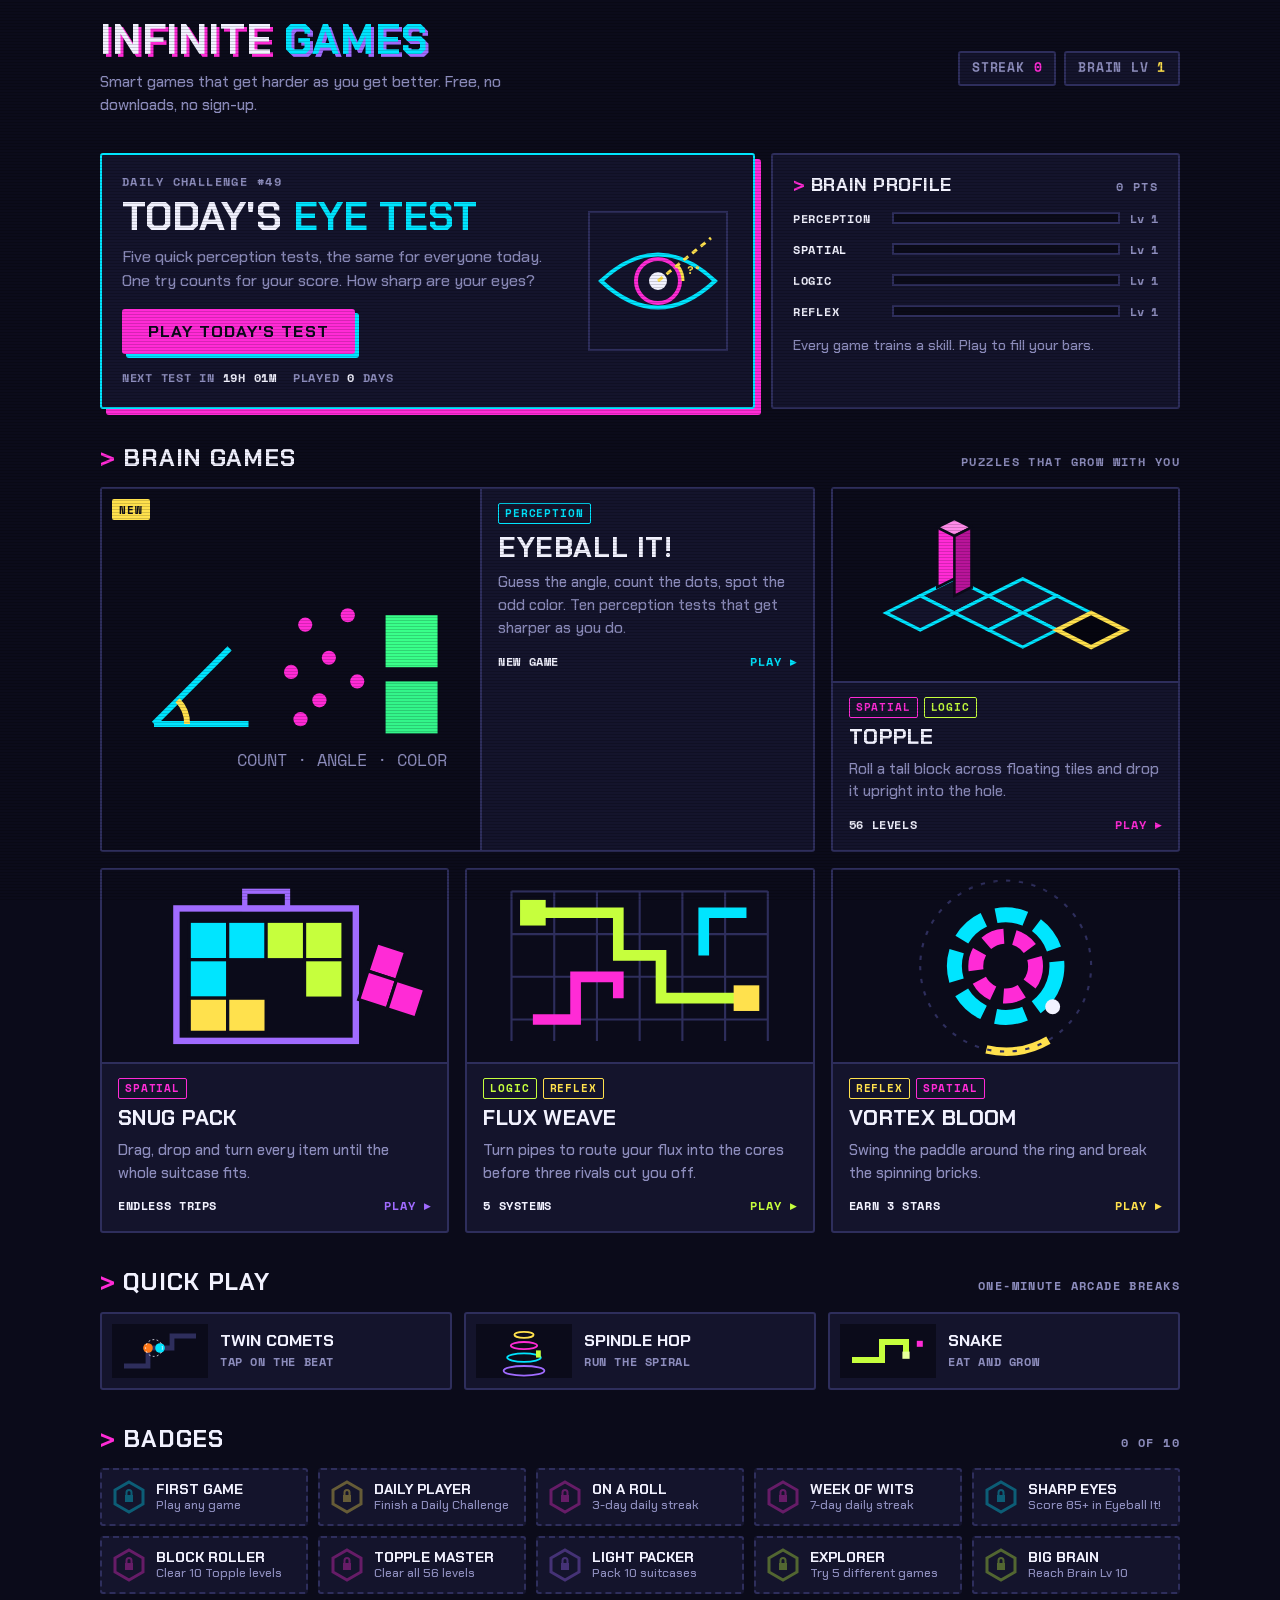
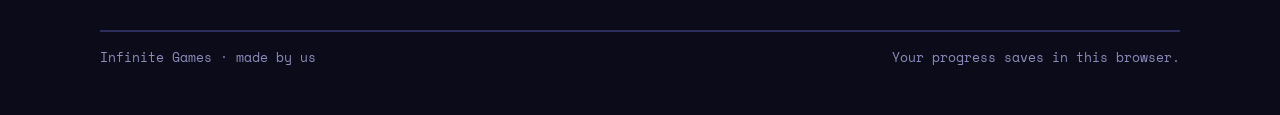
==== commit 45880ff6: "Hub: use the neon retro builds of all eight games Co-Authored-By: Claude Opus 5.5 (1M context) <nore" ====
--- a/index.html
+++ b/index.html
@@ -154,7 +154,7 @@
           <div class="skills"><span class="s-reflex">Reflex</span><span class="s-spatial">Spatial</span></div>
           <h3>Vortex Bloom</h3>
           <p>Swing the paddle around the ring and break the spinning bricks.</p>
-          <div class="foot"><span class="prog">Level-based</span><span class="go">Play ▸</span></div>
+          <div class="foot"><span class="prog">Earn 3 stars</span><span class="go">Play ▸</span></div>
         </div>
       </a>
     </div>
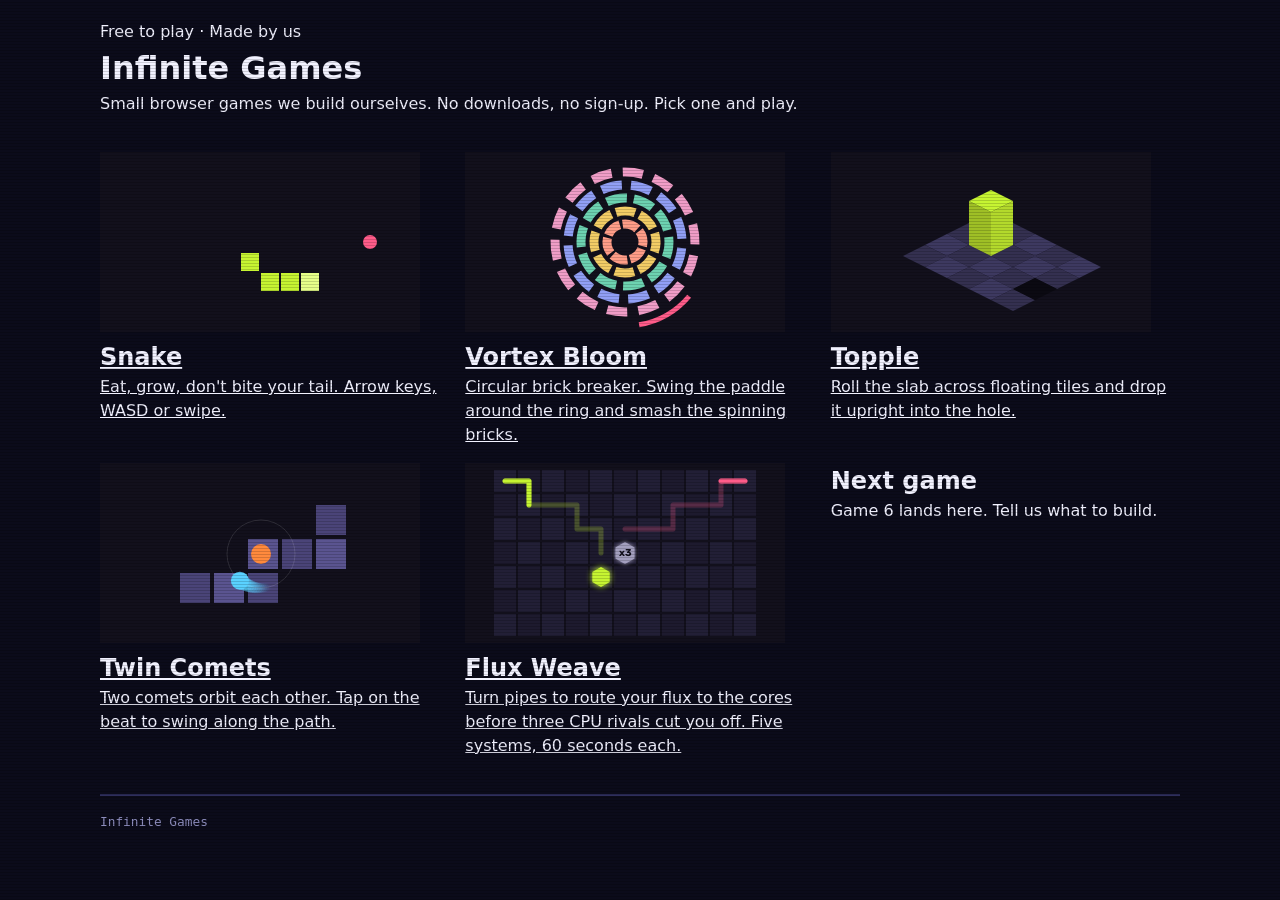
==== commit 802da797: "Remove the Spindle Hop tile and its build hook Co-Authored-By: Claude Opus 5.5 (1M context) <noreply" ====
--- a/index.html
+++ b/index.html
@@ -2,192 +2,103 @@
 <html lang="en">
 <head>
 <meta charset="utf-8">
-<meta name="viewport" content="width=device-width,initial-scale=1,viewport-fit=cover">
+<meta name="viewport" content="width=device-width,initial-scale=1">
 <title>Infinite Games</title>
-<meta name="claude:viewport-fit-sides" content="cover">
-<meta name="description" content="Free smart games you play in your browser: perception tests, block puzzles, packing puzzles and logic races. A new Daily Challenge every day. No downloads, no sign-up.">
-<link rel="canonical" href="https://grantdilli.github.io/">
-<meta property="og:title" content="Infinite Games: smart games, free in your browser">
-<meta property="og:description" content="Puzzles and brain games that get harder as you get better. New Daily Challenge every day.">
-<meta name="theme-color" content="#0b0b1a">
-<link rel="icon" href="favicon.svg" type="image/svg+xml">
-<link rel="stylesheet" href="fonts/fonts.css">
+<link rel="stylesheet" href="https://fonts.googleapis.com/css2?family=Bungee&family=Rubik:wght@400;500&display=swap">
 <link rel="stylesheet" href="style.css">
 </head>
 <body>
 <div class="wrap">
-  <header class="bar">
-    <div>
-      <a class="mark" href="index.html">Infinite <span>Games</span></a>
-      <p class="tag">Smart games that get harder as you get better. Free, no downloads, no sign-up.</p>
+  <header>
+    <span class="label">Free to play · Made by us</span>
+    <h1>Infinite <span>Games</span></h1>
+    <p>Small browser games we build ourselves. No downloads, no sign-up. Pick one and play.</p>
+  </header>
+  <main class="shelf">
+    <a class="tile" href="games/snake/index.html">
+      <canvas class="thumb" id="snakeThumb" width="320" height="180" aria-hidden="true"></canvas>
+      <h2>Snake</h2>
+      <p>Eat, grow, don't bite your tail. Arrow keys, WASD or swipe.</p>
+    </a>
+    <a class="tile" href="games/vortex-bloom/index.html">
+      <canvas class="thumb" id="vortexThumb" width="320" height="180" aria-hidden="true"></canvas>
+      <h2>Vortex Bloom</h2>
+      <p>Circular brick breaker. Swing the paddle around the ring and smash the spinning bricks.</p>
+    </a>
+    <a class="tile" href="games/topple/index.html">
+      <canvas class="thumb" id="toppleThumb" width="320" height="180" aria-hidden="true"></canvas>
+      <h2>Topple</h2>
+      <p>Roll the slab across floating tiles and drop it upright into the hole.</p>
+    </a>
+    <a class="tile" href="games/twin-comets/index.html">
+      <canvas class="thumb" id="cometsThumb" width="320" height="180" aria-hidden="true"></canvas>
+      <h2>Twin Comets</h2>
+      <p>Two comets orbit each other. Tap on the beat to swing along the path.</p>
+    </a>
+    <a class="tile" href="games/flux-weave/index.html">
+      <canvas class="thumb" id="fluxThumb" width="320" height="180" aria-hidden="true"></canvas>
+      <h2>Flux Weave</h2>
+      <p>Turn pipes to route your flux to the cores before three CPU rivals cut you off. Five systems, 60 seconds each.</p>
+    </a>
+    <div class="tile empty">
+      <h2>Next game</h2>
+      <p>Game 6 lands here. Tell us what to build.</p>
     </div>
-    <div class="chips" aria-label="Your stats">
-      <span class="chip hot">Streak <b id="streak">0</b></span>
-      <span class="chip">Brain Lv <b id="brainLv">1</b></span>
-    </div>
-  </header>
-
-  <div class="top">
-    <section class="panel daily" aria-labelledby="dailyH">
-      <div>
-        <p class="k" id="dailyNo">Daily Challenge</p>
-        <h1 id="dailyH">Today's <em>eye test</em></h1>
-        <div id="dailyTodo">
-          <p class="say">Five quick perception tests, the same for everyone today. One try counts for your score. How sharp are your eyes?</p>
-          <div class="actions"><a class="btn" id="dailyGo" href="games/eyeball-it/index.html#daily">Play today's test</a></div>
-        </div>
-        <div id="dailyDone" hidden>
-          <div class="result"><b id="dScore">0</b><span class="of">/100</span><span class="grade" id="dGrade">A</span><span class="sq" id="dSq"></span></div>
-          <div class="actions">
-            <button class="btn" type="button" id="dShare">Copy result</button>
-            <a class="btn ghost" href="games/eyeball-it/index.html">Practice more</a>
-          </div>
-        </div>
-        <div class="meta"><span>Next test in <b id="dNext">--</b></span><span>Played <b id="dDays">0</b> days</span></div>
-      </div>
-      <svg class="art" viewBox="0 0 150 150" aria-hidden="true">
-        <rect x="6" y="6" width="138" height="138" fill="none" stroke="#2e2e5c" stroke-width="2"/>
-        <path d="M18 75 Q75 22 132 75 Q75 128 18 75Z" fill="none" stroke="#00e5ff" stroke-width="4"/>
-        <circle cx="75" cy="75" r="22" fill="none" stroke="#ff2bd6" stroke-width="4"/>
-        <circle cx="75" cy="75" r="9" fill="#f2f2ff"/>
-        <path d="M75 75 L128 32" stroke="#ffe14d" stroke-width="3" stroke-dasharray="6 5"/>
-        <path d="M100 75 A25 25 0 0 0 95 60" fill="none" stroke="#ffe14d" stroke-width="3"/>
-        <text x="104" y="68" fill="#ffe14d" font-family="Space Mono,monospace" font-size="11" font-weight="700">?°</text>
-      </svg>
-    </section>
-
-    <section class="panel profile" aria-labelledby="profH">
-      <div class="sech"><h2 id="profH">Brain profile</h2><span class="k" id="profPts">0 pts</span></div>
-      <div class="meters" id="meters">
-        <div class="meter" data-skill="perception"><span class="name">Perception</span><span class="track"></span><span class="lv">Lv 1</span></div>
-        <div class="meter" data-skill="spatial"><span class="name">Spatial</span><span class="track"></span><span class="lv">Lv 1</span></div>
-        <div class="meter" data-skill="logic"><span class="name">Logic</span><span class="track"></span><span class="lv">Lv 1</span></div>
-        <div class="meter" data-skill="reflex"><span class="name">Reflex</span><span class="track"></span><span class="lv">Lv 1</span></div>
-      </div>
-      <p class="note" id="profNote">Every game trains a skill. Play to fill your bars.</p>
-    </section>
-  </div>
-
-  <section class="sec" aria-labelledby="brainH">
-    <div class="sech"><h2 id="brainH">Brain games</h2><span class="k">Puzzles that grow with you</span></div>
-    <div class="shelf">
-      <a class="card wide" href="games/eyeball-it/index.html" data-game="eyeball-it" style="--c:var(--cyan)">
-        <svg class="art" viewBox="0 0 160 90" aria-hidden="true">
-          <rect width="160" height="90" fill="#0b0b1a"/>
-          <g fill="none" stroke-width="2.5"><line x1="22" y1="68" x2="62" y2="68" stroke="#00e5ff"/><line x1="22" y1="68" x2="54" y2="36" stroke="#00e5ff"/><path d="M36 68 A14 14 0 0 0 32 58" stroke="#ffe14d"/></g>
-          <g fill="#ff2bd6"><circle cx="86" cy="26" r="3"/><circle cx="96" cy="40" r="3"/><circle cx="80" cy="46" r="3"/><circle cx="104" cy="22" r="3"/><circle cx="92" cy="58" r="3"/><circle cx="108" cy="50" r="3"/><circle cx="84" cy="66" r="3"/></g>
-          <rect x="120" y="22" width="22" height="22" fill="#39ff8a"/><rect x="120" y="50" width="22" height="22" fill="#33f58a"/>
-          <text x="146" y="86" text-anchor="end" fill="#8d8dbd" font-family="Space Mono,monospace" font-size="7">COUNT · ANGLE · COLOR</text>
-        </svg>
-        <span class="new">New</span>
-        <div class="body">
-          <div class="skills"><span class="s-perception">Perception</span></div>
-          <h3>Eyeball It!</h3>
-          <p>Guess the angle, count the dots, spot the odd color. Ten perception tests that get sharper as you do.</p>
-          <div class="foot"><span class="prog">New game</span><span class="go">Play ▸</span></div>
-        </div>
-      </a>
-      <a class="card" href="games/topple/index.html" data-game="topple" style="--c:var(--pink)">
-        <svg class="art" viewBox="0 0 160 90" aria-hidden="true">
-          <rect width="160" height="90" fill="#0b0b1a"/>
-          <g fill="#14142c" stroke="#00e5ff" stroke-width="1.5">
-            <path d="M40 50 L56 42 L72 50 L56 58Z"/><path d="M56 58 L72 50 L88 58 L72 66Z"/><path d="M72 50 L88 42 L104 50 L88 58Z"/>
-            <path d="M88 58 L104 50 L120 58 L104 66Z"/><path d="M72 66 L88 58 L104 66 L88 74Z"/><path d="M24 58 L40 50 L56 58 L40 66Z"/>
-          </g>
-          <path d="M104 66 L120 58 L136 66 L120 74Z" fill="#05050f" stroke="#ffe14d" stroke-width="2"/>
-          <g stroke="#0b0b1a" stroke-width="1.2"><path d="M48 46 L56 42 L64 46 L64 18 L56 14 L48 18Z" fill="#ff2bd6"/><path d="M48 18 L56 14 L64 18 L56 22Z" fill="#ff8be9"/><path d="M56 22 L64 18 L64 46 L56 50Z" fill="#b8149a"/></g>
-        </svg>
-        <div class="body">
-          <div class="skills"><span class="s-spatial">Spatial</span><span class="s-logic">Logic</span></div>
-          <h3>Topple</h3>
-          <p>Roll a tall block across floating tiles and drop it upright into the hole.</p>
-          <div class="foot"><span class="prog">56 levels</span><span class="go">Play ▸</span></div>
-        </div>
-      </a>
-      <a class="card" href="games/snug-pack/index.html" data-game="snug-pack" style="--c:var(--violet)">
-        <svg class="art" viewBox="0 0 160 90" aria-hidden="true">
-          <rect width="160" height="90" fill="#0b0b1a"/>
-          <rect x="66" y="10" width="20" height="8" fill="none" stroke="#a06bff" stroke-width="2.5"/>
-          <rect x="34" y="18" width="84" height="62" fill="none" stroke="#a06bff" stroke-width="3"/>
-          <g stroke="#0b0b1a" stroke-width="1.5">
-            <rect x="40" y="24" width="18" height="18" fill="#00e5ff"/><rect x="58" y="24" width="18" height="18" fill="#00e5ff"/><rect x="40" y="42" width="18" height="18" fill="#00e5ff"/>
-            <rect x="76" y="24" width="18" height="18" fill="#c6ff3d"/><rect x="94" y="24" width="18" height="18" fill="#c6ff3d"/><rect x="94" y="42" width="18" height="18" fill="#c6ff3d"/>
-            <rect x="40" y="60" width="18" height="16" fill="#ffe14d"/><rect x="58" y="60" width="18" height="16" fill="#ffe14d"/>
-          </g>
-          <g transform="translate(128 34) rotate(18)" stroke="#0b0b1a" stroke-width="1.5"><rect width="14" height="14" fill="#ff2bd6"/><rect y="14" width="14" height="14" fill="#ff2bd6"/><rect x="14" y="14" width="14" height="14" fill="#ff2bd6"/></g>
-        </svg>
-        <div class="body">
-          <div class="skills"><span class="s-spatial">Spatial</span></div>
-          <h3>Snug Pack</h3>
-          <p>Drag, drop and turn every item until the whole suitcase fits.</p>
-          <div class="foot"><span class="prog">Endless trips</span><span class="go">Play ▸</span></div>
-        </div>
-      </a>
-      <a class="card" href="games/flux-weave/index.html" data-game="flux-weave" style="--c:var(--lime)">
-        <svg class="art" viewBox="0 0 160 90" aria-hidden="true">
-          <rect width="160" height="90" fill="#0b0b1a"/>
-          <g stroke="#2e2e5c" stroke-width="1"><path d="M20 10V80M40 10V80M60 10V80M80 10V80M100 10V80M120 10V80M140 10V80M20 10H140M20 30H140M20 50H140M20 70H140"/></g>
-          <path d="M30 20 H70 V40 H90 V60 H130" fill="none" stroke="#c6ff3d" stroke-width="5" stroke-linejoin="miter"/>
-          <path d="M30 70 H50 V50 H70 V60" fill="none" stroke="#ff2bd6" stroke-width="5"/>
-          <path d="M130 20 H110 V40" fill="none" stroke="#00e5ff" stroke-width="5"/>
-          <rect x="124" y="54" width="12" height="12" fill="#ffe14d"/><rect x="24" y="14" width="12" height="12" fill="#c6ff3d"/>
-        </svg>
-        <div class="body">
-          <div class="skills"><span class="s-logic">Logic</span><span class="s-reflex">Reflex</span></div>
-          <h3>Flux Weave</h3>
-          <p>Turn pipes to route your flux into the cores before three rivals cut you off.</p>
-          <div class="foot"><span class="prog">5 systems</span><span class="go">Play ▸</span></div>
-        </div>
-      </a>
-      <a class="card" href="games/vortex-bloom/index.html" data-game="vortex-bloom" style="--c:var(--yellow)">
-        <svg class="art" viewBox="0 0 160 90" aria-hidden="true">
-          <rect width="160" height="90" fill="#0b0b1a"/>
-          <g fill="none" stroke-width="7" transform="translate(80 45)">
-            <circle r="14" stroke="#ff2bd6" stroke-dasharray="9 5"/>
-            <circle r="24" stroke="#00e5ff" stroke-dasharray="14 6" transform="rotate(20)"/>
-            <circle r="40" stroke="#ffe14d" stroke-width="4" stroke-dasharray="30 222" transform="rotate(60)"/>
-          </g>
-          <circle cx="102" cy="64" r="3.5" fill="#f2f2ff"/>
-          <path d="M80 45 m-40 0 a40 40 0 1 0 80 0 a40 40 0 1 0 -80 0" fill="none" stroke="#2e2e5c" stroke-width="1" stroke-dasharray="2 4"/>
-        </svg>
-        <div class="body">
-          <div class="skills"><span class="s-reflex">Reflex</span><span class="s-spatial">Spatial</span></div>
-          <h3>Vortex Bloom</h3>
-          <p>Swing the paddle around the ring and break the spinning bricks.</p>
-          <div class="foot"><span class="prog">Earn 3 stars</span><span class="go">Play ▸</span></div>
-        </div>
-      </a>
-    </div>
-  </section>
-
-  <section class="sec" aria-labelledby="quickH">
-    <div class="sech"><h2 id="quickH">Quick play</h2><span class="k">One-minute arcade breaks</span></div>
-    <div class="quick">
-      <a class="mini" href="games/twin-comets/index.html" data-game="twin-comets" style="--c:var(--cyan)">
-        <svg class="art" viewBox="0 0 160 90" aria-hidden="true"><rect width="160" height="90" fill="#0b0b1a"/><path d="M20 70 H60 V40 H100 V20 H140" fill="none" stroke="#2e2e5c" stroke-width="8"/><circle cx="60" cy="40" r="8" fill="#ff7a1a"/><circle cx="80" cy="40" r="8" fill="#00e5ff"/><circle cx="70" cy="40" r="14" fill="none" stroke="#f2f2ff" stroke-width="1.5" stroke-dasharray="3 4"/></svg>
-        <div><h3>Twin Comets</h3><p class="prog">Tap on the beat</p></div>
-      </a>
-      <a class="mini" href="games/spindle-hop/index.html" data-game="spindle-hop" style="--c:var(--pink)">
-        <svg class="art" viewBox="0 0 160 90" aria-hidden="true"><rect width="160" height="90" fill="#0b0b1a"/><g fill="none" stroke-width="3"><ellipse cx="80" cy="78" rx="34" ry="8" stroke="#a06bff"/><ellipse cx="80" cy="56" rx="28" ry="7" stroke="#00e5ff"/><ellipse cx="80" cy="36" rx="22" ry="6" stroke="#ff2bd6"/><ellipse cx="80" cy="18" rx="16" ry="5" stroke="#ffe14d"/></g><rect x="100" y="44" width="8" height="12" fill="#c6ff3d"/></svg>
-        <div><h3>Spindle Hop</h3><p class="prog">Run the spiral</p></div>
-      </a>
-      <a class="mini" href="games/snake/index.html" data-game="snake" style="--c:var(--lime)">
-        <svg class="art" viewBox="0 0 160 90" aria-hidden="true"><rect width="160" height="90" fill="#0b0b1a"/><path d="M20 60 H70 V30 H110 V50" fill="none" stroke="#c6ff3d" stroke-width="10"/><rect x="104" y="46" width="12" height="12" fill="#e6ff9a"/><rect x="128" y="28" width="10" height="10" fill="#ff2bd6"/></svg>
-        <div><h3>Snake</h3><p class="prog">Eat and grow</p></div>
-      </a>
-    </div>
-  </section>
-
-  <section class="sec" aria-labelledby="badgeH">
-    <div class="sech"><h2 id="badgeH">Badges</h2><span class="k" id="badgeCount">0 of 0</span></div>
-    <div class="badges" id="badges"></div>
-  </section>
-
-  <footer>
-    <span>Infinite Games · made by us</span>
-    <span>Your progress saves in this browser.</span>
-  </footer>
+  </main>
+  <footer>Infinite Games</footer>
 </div>
-<script src="hub.js"></script>
+<script>
+// Little attract-mode snake on the Snake tile.
+(function(){const c=document.getElementById('snakeThumb'),x=c.getContext('2d'),S=20,W=16,H=9;
+let s=[[3,4],[2,4],[1,4],[0,4]],t=0;const path=[[1,0]];
+function step(){const h=s[0];let d=t%30<15?[1,0]:[0,0];
+ const n=[(h[0]+1)%W,(Math.round(4+2*Math.sin(t/4)))];s.unshift(n);s.pop();t++;
+ x.fillStyle='#12101c';x.fillRect(0,0,320,180);
+ x.fillStyle='#ff5c8a';x.beginPath();x.arc(13*S+10,4*S+10,7,0,7);x.fill();
+ s.forEach((p,i)=>{x.fillStyle=i?'#c6f432':'#e6ff8a';x.fillRect(p[0]*S+1,p[1]*S+1,S-2,S-2)})}
+step();if(!matchMedia('(prefers-reduced-motion: reduce)').matches)setInterval(step,160)})();
+// Spinning rings on the Vortex Bloom tile.
+(function(){const c=document.getElementById('vortexThumb'),x=c.getContext('2d'),cols=['#ff9d88','#f3cd66','#6dd2b1','#919ff5','#f09dc7'];let t=0;
+function draw(){x.fillStyle='#12101c';x.fillRect(0,0,320,180);x.save();x.translate(160,90);x.lineWidth=9;
+ cols.forEach((col,i)=>{const r=18+i*13,n=6+i*2,rot=t*(i%2?-1:1)*(.4+i*.08);x.strokeStyle=col;
+  for(let k=0;k<n;k++){const a=rot+k/n*Math.PI*2;x.beginPath();x.arc(0,0,r,a+.08,a+Math.PI*2/n-.08);x.stroke()}});
+ x.strokeStyle='#ff5c8a';x.lineWidth=5;x.beginPath();x.arc(0,0,84,t*.9,t*.9+.7);x.stroke();x.restore();t+=.03}
+draw();if(!matchMedia('(prefers-reduced-motion: reduce)').matches)setInterval(draw,40)})();
+// Isometric tiles and an upright slab on the Topple tile.
+(function(){const x=document.getElementById('toppleThumb').getContext('2d');
+x.fillStyle='#12101c';x.fillRect(0,0,320,180);
+const iso=(i,j,h)=>[160+(i-j)*22,60+(i+j)*11-h];
+function top(i,j,h,c){const p=[iso(i,j,h),iso(i+1,j,h),iso(i+1,j+1,h),iso(i,j+1,h)];x.fillStyle=c;x.beginPath();p.forEach((q,k)=>k?x.lineTo(...q):x.moveTo(...q));x.closePath();x.fill()}
+for(let i=0;i<5;i++)for(let j=0;j<4;j++){if(i===4&&j===2)continue;top(i,j,0,(i+j)%2?'#343050':'#3d3960')}
+top(4,2,0,'#0b0a12');
+const [a,b,c,d]=[iso(1,1,0),iso(2,1,0),iso(2,2,0),iso(1,2,0)],H=44;
+x.fillStyle='#9fbf26';x.beginPath();x.moveTo(...d);x.lineTo(...c);x.lineTo(c[0],c[1]-H);x.lineTo(d[0],d[1]-H);x.fill();
+x.fillStyle='#b3d92c';x.beginPath();x.moveTo(...c);x.lineTo(...b);x.lineTo(b[0],b[1]-H);x.lineTo(c[0],c[1]-H);x.fill();
+top(1,1,H,'#c6f432');})();
+// Tile path with one comet parked and the other orbiting it, on the Twin Comets tile.
+(function(){const x=document.getElementById('cometsThumb').getContext('2d'),T=34,path=[[2,3],[3,3],[4,3],[4,2],[5,2],[6,2],[6,1]],R=T;let t=0,trail=[];
+function draw(){x.fillStyle='#12101c';x.fillRect(0,0,320,180);
+ path.forEach(([i,j],k)=>{x.fillStyle=k%2?'#5a5490':'#4a4478';x.fillRect(i*T+12,j*T+8,T-4,T-4)});
+ const cx=4*T+10+T/2-2,cy=2*T+6+T/2,a=t;const bx=cx+Math.cos(a)*R,by=cy+Math.sin(a)*R;
+ trail.push([bx,by]);if(trail.length>14)trail.shift();
+ trail.forEach(([px,py],i)=>{x.globalAlpha=i/trail.length*.5;x.fillStyle='#5ad1ff';x.beginPath();x.arc(px,py,4+i/trail.length*4,0,7);x.fill()});x.globalAlpha=1;
+ x.strokeStyle='rgba(255,255,255,.12)';x.beginPath();x.arc(cx,cy,R,0,7);x.stroke();
+ x.fillStyle='#ff8a3d';x.beginPath();x.arc(cx,cy,10,0,7);x.fill();
+ x.fillStyle='#5ad1ff';x.beginPath();x.arc(bx,by,9,0,7);x.fill();t+=.07}
+draw();if(!matchMedia('(prefers-reduced-motion: reduce)').matches)setInterval(draw,33)})();
+// Pipe grid with lime and pink flux racing to hexagon cores, on the Flux Weave tile.
+(function(){const x=document.getElementById('fluxThumb').getContext('2d'),G=24,ox=28,oy=6,C=11,R=7;let t=0;
+const P=(i,j)=>[ox+i*G+G/2,oy+j*G+G/2];
+const lime=[[0,0],[1,0],[1,1],[2,1],[3,1],[3,2],[4,2],[4,3]],pink=[[10,0],[9,0],[9,1],[8,1],[7,1],[7,2],[6,2],[5,2]];
+function hex(cx,cy,r,col,glow){x.save();x.shadowColor=col;x.shadowBlur=glow;x.fillStyle=col;x.beginPath();for(let k=0;k<6;k++){const a=Math.PI/3*k+Math.PI/6;x.lineTo(cx+Math.cos(a)*r,cy+Math.sin(a)*r)}x.closePath();x.fill();x.restore()}
+function pipe(path,col,n){x.strokeStyle=col;x.lineWidth=5;x.lineCap='round';x.lineJoin='round';x.beginPath();path.slice(0,n).forEach((q,k)=>{const [a,b]=P(...q);k?x.lineTo(a,b):x.moveTo(a,b)});x.stroke()}
+function draw(){x.fillStyle='#12101c';x.fillRect(0,0,320,180);
+ for(let i=0;i<C;i++)for(let j=0;j<R;j++){x.fillStyle=(i+j)%2?'#1d1a2e':'#221f36';x.fillRect(ox+i*G+1,oy+j*G+1,G-2,G-2)}
+ x.globalAlpha=.25;pipe(lime,'#c6f432',99);pipe(pink,'#ff5c8a',99);x.globalAlpha=1;
+ const n=2+Math.floor(t)%(lime.length);pipe(lime,'#c6f432',n);pipe(pink,'#ff5c8a',Math.max(1,n-1));
+ hex(...P(4,4),10,'#c6f432',n>=lime.length?18:6);hex(...P(5,3),11,'#a39fbe',4);
+ x.fillStyle='#12101c';x.font='bold 10px Rubik,system-ui,sans-serif';x.textAlign='center';x.textBaseline='middle';x.fillText('x3',...P(5,3));t+=.12}
+draw();if(!matchMedia('(prefers-reduced-motion: reduce)').matches)setInterval(draw,90)})();
+</script>
 </body>
 </html>
